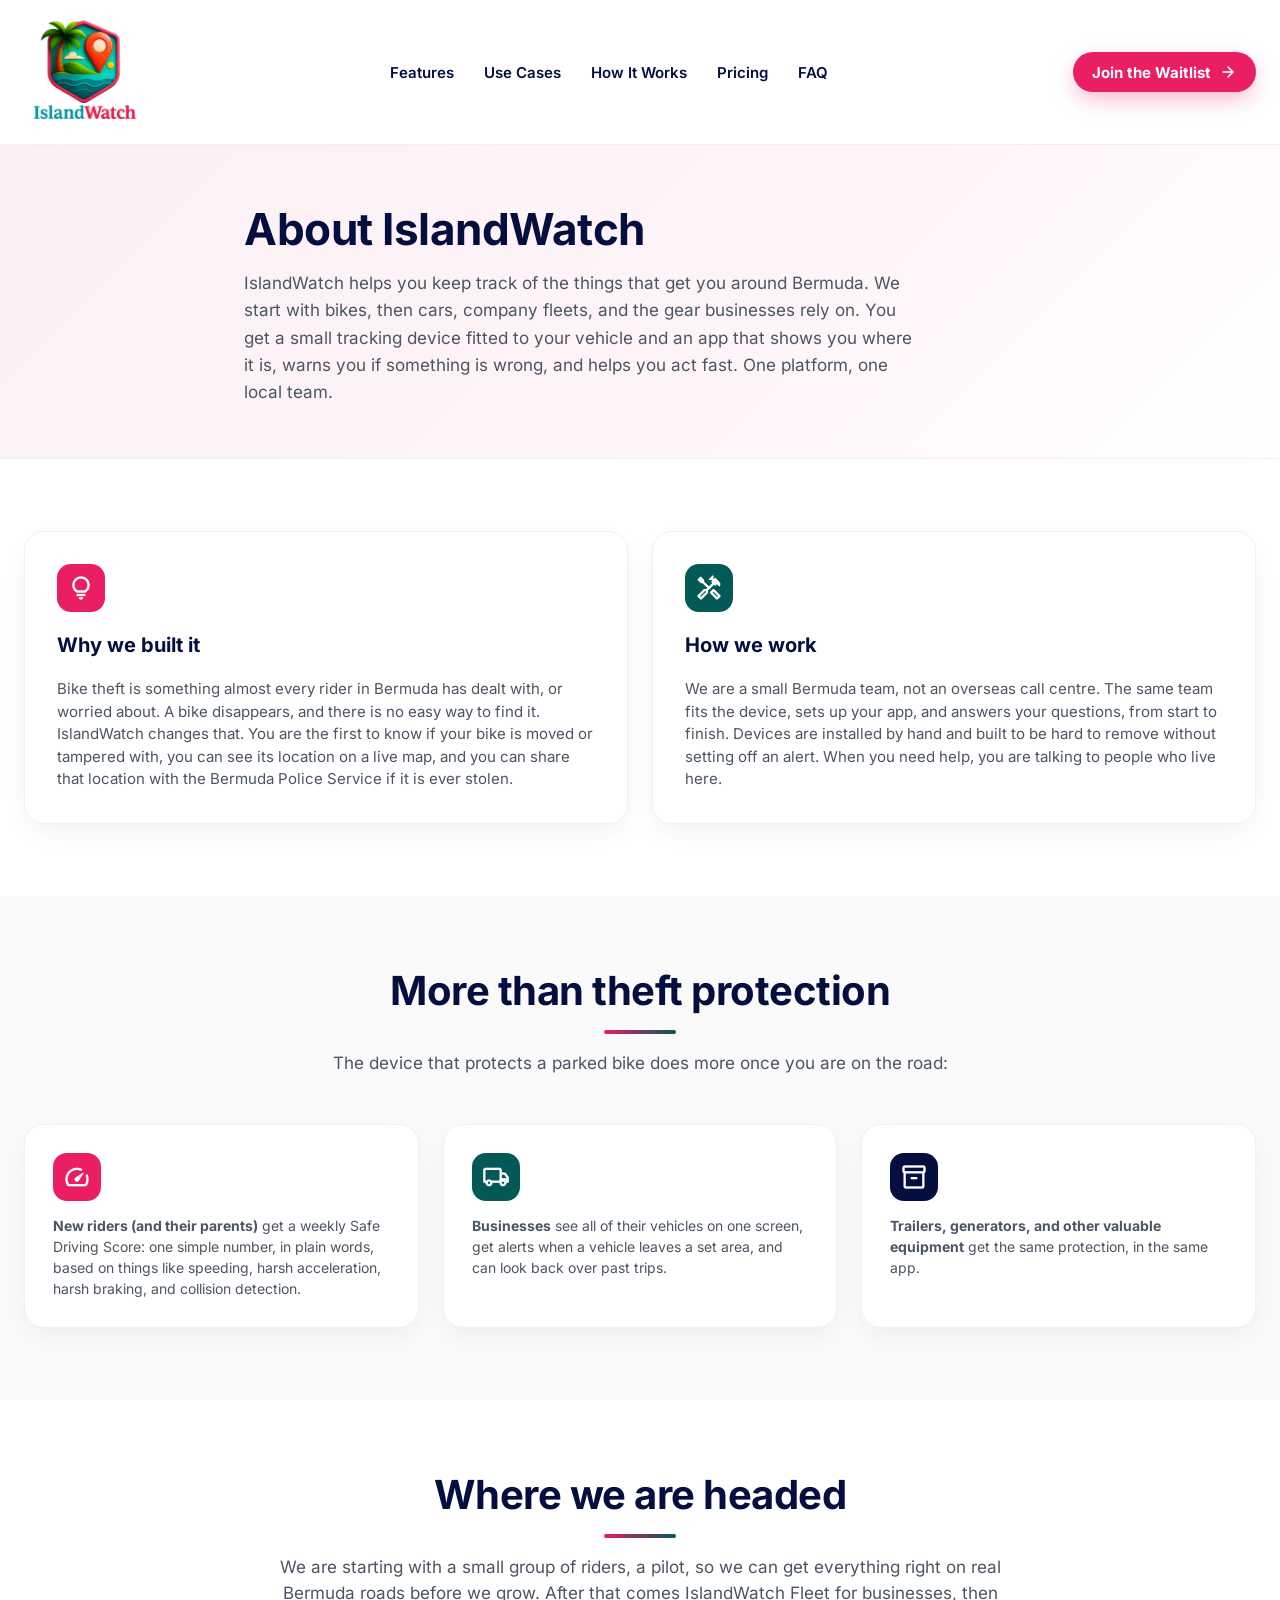
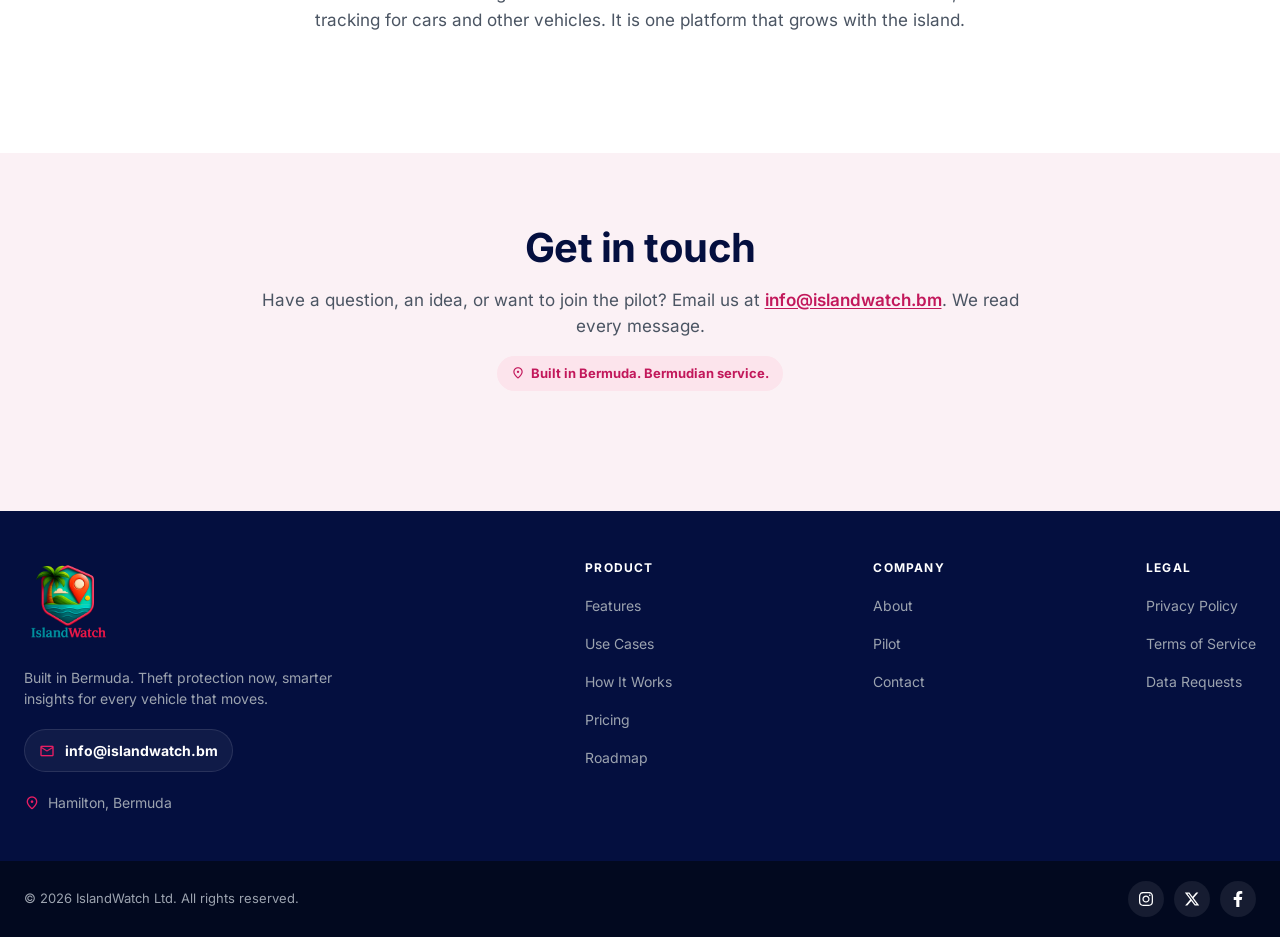
==== about.html @ 5f4fcb1a "Update IslandWatch site: new pages, assets, and refreshed content Adds about/data-requests pages, re" ====
<!DOCTYPE html>
<html lang="en">
<head>
  <meta charset="UTF-8" />
  <meta name="viewport" content="width=device-width, initial-scale=1.0" />
  <title>About IslandWatch | GPS Bike Tracking &amp; Theft Protection in Bermuda</title>
  <meta name="description" content="IslandWatch is a Bermuda-built service that tracks and protects your bike, car, or fleet, with live location, instant alerts, and a local install team." />
  <link rel="canonical" href="https://www.islandwatch.bm/about" />

  <!-- Open Graph / social -->
  <meta property="og:type" content="website" />
  <meta property="og:site_name" content="IslandWatch" />
  <meta property="og:title" content="About IslandWatch" />
  <meta property="og:description" content="IslandWatch is a Bermuda-built service that tracks and protects your bike, car, or fleet, with live location, instant alerts, and a local install team." />
  <meta property="og:url" content="https://www.islandwatch.bm/about" />
  <meta property="og:image" content="https://www.islandwatch.bm/images/og-card.jpg" />
  <meta property="og:image:width" content="1200" />
  <meta property="og:image:height" content="630" />
  <meta property="og:image:alt" content="IslandWatch — Protecting What Moves Bermuda" />
  <meta property="og:locale" content="en_US" />

  <meta name="twitter:card" content="summary_large_image" />
  <meta name="twitter:site" content="@IslandWatchBDA" />
  <meta name="twitter:title" content="About IslandWatch" />
  <meta name="twitter:description" content="IslandWatch is a Bermuda-built service that tracks and protects your bike, car, or fleet, with live location, instant alerts, and a local install team." />
  <meta name="twitter:image" content="https://www.islandwatch.bm/images/og-card.jpg" />

  <!-- Icons & PWA -->
  <link rel="icon" href="favicon.ico" sizes="any" />
  <link rel="icon" type="image/png" sizes="32x32" href="favicon-32x32.png" />
  <link rel="icon" type="image/png" sizes="16x16" href="favicon-16x16.png" />
  <link rel="apple-touch-icon" href="apple-touch-icon.png" />
  <link rel="manifest" href="site.webmanifest" />
  <meta name="theme-color" content="#E91E63" />

  <link rel="preload" href="fonts/ms-icons.woff2" as="font" type="font/woff2" crossorigin />
  <link rel="preload" href="fonts/inter-700.woff2" as="font" type="font/woff2" crossorigin />
  <link rel="preload" href="images/iw-logo.webp" as="image" />
  <link rel="stylesheet" href="css/styles.css?v=20260706b" />
</head>
<body>
  <a class="skip-link" href="#main">Skip to main content</a>

  <!-- ============ HEADER ============ -->
  <header class="site-header" id="top">
    <div class="container header-inner">
      <a class="logo" href="index.html#top" aria-label="IslandWatch home">
        <img src="images/iw-logo.webp" alt="IslandWatch" width="120" height="120" fetchpriority="high" decoding="async" />
      </a>

      <button class="nav-toggle" type="button" aria-expanded="false" aria-controls="header-menu" aria-label="Open menu">
        <span class="ms" aria-hidden="true">menu</span>
      </button>

      <div class="header-menu" id="header-menu">
        <nav class="primary-nav" aria-label="Primary">
          <ul>
            <li><a href="index.html#features">Features</a></li>
            <li><a href="index.html#use-cases">Use Cases</a></li>
            <li><a href="index.html#how-it-works">How It Works</a></li>
            <li><a href="index.html#pricing">Pricing</a></li>
            <li><a href="index.html#faq">FAQ</a></li>
          </ul>
        </nav>

        <div class="header-actions">
          <a class="btn btn-primary" href="index.html#waitlist">Join the Waitlist <span class="ms" aria-hidden="true">arrow_forward</span></a>
        </div>
      </div>
    </div>
  </header>

  <main id="main">

    <!-- ============ HERO ============ -->
    <section class="legal-hero">
      <div class="container legal-hero__inner">
        <h1 id="about-title">About IslandWatch</h1>
        <p class="legal-hero__lead">IslandWatch helps you keep track of the things that get you around Bermuda. We start with bikes, then cars, company fleets, and the gear businesses rely on. You get a small tracking device fitted to your vehicle and an app that shows you where it is, warns you if something is wrong, and helps you act fast. One platform, one local team.</p>
      </div>
    </section>

    <!-- ============ WHY / HOW (bento) ============ -->
    <section class="section" aria-label="Why we built it, and how we work">
      <div class="container grid grid-2">
        <article class="card card--num">
          <span class="icon-tile icon-tile--pink"><span class="ms" aria-hidden="true">lightbulb</span></span>
          <h2>Why we built it</h2>
          <p>Bike theft is something almost every rider in Bermuda has dealt with, or worried about. A bike disappears, and there is no easy way to find it. IslandWatch changes that. You are the first to know if your bike is moved or tampered with, you can see its location on a live map, and you can share that location with the Bermuda Police Service if it is ever stolen.</p>
        </article>
        <article class="card card--num">
          <span class="icon-tile icon-tile--teal"><span class="ms" aria-hidden="true">handyman</span></span>
          <h2>How we work</h2>
          <p>We are a small Bermuda team, not an overseas call centre. The same team fits the device, sets up your app, and answers your questions, from start to finish. Devices are installed by hand and built to be hard to remove without setting off an alert. When you need help, you are talking to people who live here.</p>
        </article>
      </div>
    </section>

    <!-- ============ MORE THAN THEFT PROTECTION ============ -->
    <section class="section section--alt" aria-labelledby="more-title">
      <div class="container section__head">
        <h2 id="more-title" class="section__title">More than theft protection</h2>
        <span class="grad-bar" aria-hidden="true"></span>
        <p class="section__sub">The device that protects a parked bike does more once you are on the road:</p>
      </div>
      <div class="container grid grid-3">
        <article class="card">
          <span class="icon-tile icon-tile--pink"><span class="ms" aria-hidden="true">speed</span></span>
          <p><strong>New riders (and their parents)</strong> get a weekly Safe Driving Score: one simple number, in plain words, based on things like speeding, harsh acceleration, harsh braking, and collision detection.</p>
        </article>
        <article class="card">
          <span class="icon-tile icon-tile--teal"><span class="ms" aria-hidden="true">local_shipping</span></span>
          <p><strong>Businesses</strong> see all of their vehicles on one screen, get alerts when a vehicle leaves a set area, and can look back over past trips.</p>
        </article>
        <article class="card">
          <span class="icon-tile icon-tile--navy"><span class="ms" aria-hidden="true">inventory_2</span></span>
          <p><strong>Trailers, generators, and other valuable equipment</strong> get the same protection, in the same app.</p>
        </article>
      </div>
    </section>

    <!-- ============ WHERE WE ARE HEADED ============ -->
    <section class="section" aria-labelledby="headed-title">
      <div class="container section__head">
        <h2 id="headed-title" class="section__title">Where we are headed</h2>
        <span class="grad-bar" aria-hidden="true"></span>
        <p class="section__sub">We are starting with a small group of riders, a pilot, so we can get everything right on real Bermuda roads before we grow. After that comes IslandWatch Fleet for businesses, then tracking for cars and other vehicles. It is one platform that grows with the island.</p>
      </div>
    </section>

    <!-- ============ GET IN TOUCH ============ -->
    <section class="section section--pinktint" aria-labelledby="touch-title">
      <div class="container section__head">
        <h2 id="touch-title" class="section__title">Get in touch</h2>
        <p class="section__sub">Have a question, an idea, or want to join the pilot? Email us at <a href="mailto:info@islandwatch.bm">info@islandwatch.bm</a>. We read every message.</p>
        <p class="eyebrow"><span class="ms" aria-hidden="true">location_on</span> Built in Bermuda. Bermudian service.</p>
      </div>
    </section>

  </main>

  <!-- ============ FOOTER ============ -->
  <footer class="site-footer" aria-labelledby="footer-heading">
    <h2 id="footer-heading" class="sr-only">Footer</h2>
    <div class="container footer-top">
      <div class="footer-brand">
        <a class="footer-logo" href="index.html#top" aria-label="IslandWatch home"><img src="images/iw-logo.webp" alt="" width="88" height="88" loading="lazy" decoding="async" /></a>
        <p>Built in Bermuda. Theft protection now, smarter insights for every vehicle that moves.</p>
        <a class="footer-pill" href="mailto:info@islandwatch.bm"><span class="ms" aria-hidden="true">mail</span> <span class="footer-pill__email">info@islandwatch.bm</span></a>
        <p class="footer-loc"><span class="ms" aria-hidden="true">location_on</span> Hamilton, Bermuda</p>
      </div>
      <nav class="footer-col" aria-label="Product">
        <h3>PRODUCT</h3>
        <ul>
          <li><a href="index.html#features">Features</a></li>
          <li><a href="index.html#use-cases">Use Cases</a></li>
          <li><a href="index.html#how-it-works">How It Works</a></li>
          <li><a href="index.html#pricing">Pricing</a></li>
          <li><a href="index.html#roadmap">Roadmap</a></li>
        </ul>
      </nav>
      <nav class="footer-col" aria-label="Company">
        <h3>COMPANY</h3>
        <ul>
          <li><a href="about.html" aria-current="page">About</a></li>
          <li><a href="index.html#roadmap">Pilot</a></li>
          <li><a href="index.html#waitlist">Contact</a></li>
        </ul>
      </nav>
      <nav class="footer-col" aria-label="Legal">
        <h3>LEGAL</h3>
        <ul>
          <li><a href="privacy-policy.html">Privacy Policy</a></li>
          <li><a href="terms-of-use.html">Terms of Service</a></li>
          <li><a href="data-requests.html">Data Requests</a></li>
        </ul>
      </nav>
    </div>
    <div class="footer-bottom">
      <div class="container footer-bottom__inner">
      <p>© 2026 IslandWatch Ltd. All rights reserved.</p>
      <ul class="socials">
        <li><a href="https://www.instagram.com/islandwatchbda/" target="_blank" rel="noopener" aria-label="IslandWatch on Instagram"><svg viewBox="0 0 448 512" width="16" height="16" aria-hidden="true" focusable="false"><path fill="currentColor" d="M224.1 141c-63.6 0-114.9 51.3-114.9 114.9s51.3 114.9 114.9 114.9S339 319.5 339 255.9 287.7 141 224.1 141zm0 189.6c-41.1 0-74.7-33.5-74.7-74.7s33.5-74.7 74.7-74.7 74.7 33.5 74.7 74.7-33.6 74.7-74.7 74.7zm146.4-194.3c0 14.9-12 26.8-26.8 26.8-14.9 0-26.8-12-26.8-26.8s12-26.8 26.8-26.8 26.8 12 26.8 26.8zm76.1 27.2c-1.7-35.9-9.9-67.7-36.2-93.9-26.2-26.2-58-34.4-93.9-36.2-37-2.1-147.9-2.1-184.9 0-35.8 1.7-67.6 9.9-93.9 36.1s-34.4 58-36.2 93.9c-2.1 37-2.1 147.9 0 184.9 1.7 35.9 9.9 67.7 36.2 93.9s58 34.4 93.9 36.2c37 2.1 147.9 2.1 184.9 0 35.9-1.7 67.7-9.9 93.9-36.2 26.2-26.2 34.4-58 36.2-93.9 2.1-37 2.1-147.8 0-184.8zM398.8 388c-7.8 19.6-22.9 34.7-42.6 42.6-29.5 11.7-99.5 9-132.1 9s-102.7 2.6-132.1-9c-19.6-7.8-34.7-22.9-42.6-42.6-11.7-29.5-9-99.5-9-132.1s-2.6-102.7 9-132.1c7.8-19.6 22.9-34.7 42.6-42.6 29.5-11.7 99.5-9 132.1-9s102.7-2.6 132.1 9c19.6 7.8 34.7 22.9 42.6 42.6 11.7 29.5 9 99.5 9 132.1s2.7 102.7-9 132.1z"/></svg></a></li>
        <li><a href="https://x.com/IslandWatchBDA" target="_blank" rel="noopener" aria-label="IslandWatch on X"><svg viewBox="0 0 512 512" width="16" height="16" aria-hidden="true" focusable="false"><path fill="currentColor" d="M389.2 48h70.6L305.6 224.2 487 464H345L233.7 318.6 106.5 464H35.8L200.7 275.5 26.8 48H172.4L272.9 180.9 389.2 48zM364.4 421.8h39.1L151.1 88h-42L364.4 421.8z"/></svg></a></li>
        <li><a href="https://www.facebook.com/people/Islandwatchbda/61590046666772/" target="_blank" rel="noopener" aria-label="IslandWatch on Facebook"><svg viewBox="0 0 320 512" width="16" height="16" aria-hidden="true" focusable="false"><path fill="currentColor" d="M279.14 288l14.22-92.66h-88.91v-60.13c0-25.35 12.42-50.06 52.24-50.06h40.42V6.26S260.43 0 225.36 0c-73.22 0-121.08 44.38-121.08 124.72v70.62H22.89V288h81.39v224h100.17V288z"/></svg></a></li>
      </ul>
      </div>
    </div>
  </footer>

  <script src="js/main.js?v=20260609"></script>
</body>
</html>
---- css/styles.css ----
/* ============================================================
   IslandWatch — homepage styles
   Faithful conversion of island-design.pen
   ============================================================ */

/* ---------- Fonts (self-hosted) ---------- */
@font-face { font-family:"Inter"; font-style:normal; font-weight:400; font-display:swap; src:url("../fonts/inter-400.woff2") format("woff2"); }
@font-face { font-family:"Inter"; font-style:normal; font-weight:500; font-display:swap; src:url("../fonts/inter-500.woff2") format("woff2"); }
@font-face { font-family:"Inter"; font-style:normal; font-weight:600; font-display:swap; src:url("../fonts/inter-600.woff2") format("woff2"); }
@font-face { font-family:"Inter"; font-style:normal; font-weight:700; font-display:swap; src:url("../fonts/inter-700.woff2") format("woff2"); }
@font-face { font-family:"Material Symbols Rounded"; font-style:normal; font-weight:100 700; font-display:block; src:url("../fonts/ms-icons.woff2") format("woff2"); }

/* ---------- Design tokens ---------- */
:root{
  --pink:#E91E63; --pink-dark:#C2185B; --pink-soft:#FCE4EC; --pink-tint:#FBF1F5; --pink-tint2:#FFF5F8;
  --navy:#040F3F; --ink:#0B1226;
  --body:#4B5563; --body-2:#374151; --muted:#9CA3AF; --muted-2:#94A3B8; --muted-3:#CBD5E1;
  --teal:#025956; --teal-2:#007b75; --green:#16A34A; --green-on-dark:#22C55E; --mint:#5EEAD4; --cyan:#0E7490;
  --bg:#FFFFFF; --bg-alt:#FAFAFA;
  --border:#E5E7EB; --border-soft:#EEF0F4; --border-pink:#F3E1E9;
  --radius:20px; --radius-lg:24px; --radius-sm:16px;
  --container:1296px; --pad:24px;
  --shadow-card:0 10px 30px -8px rgba(31,41,55,.09);
  --shadow-lg:0 18px 40px -10px rgba(31,41,55,.15);
  --shadow-pink:0 8px 24px -4px rgba(233,30,99,.4);
}

/* ---------- Reset / base ---------- */
*,*::before,*::after{box-sizing:border-box;}
html{scroll-behavior:smooth; overflow-anchor:none; overflow-x:clip;}
body{
  margin:0; font-family:"Inter",system-ui,-apple-system,Segoe UI,Roboto,sans-serif;
  color:var(--body); background:var(--bg); line-height:1.5;
  -webkit-font-smoothing:antialiased; text-rendering:optimizeLegibility;
  overflow-x:clip; /* backstop against horizontal scroll; clip preserves sticky header */
}
img{max-width:100%; height:auto; display:block;}
a{color:inherit; text-decoration:none;}
ul,ol{margin:0; padding:0; list-style:none;}
h1,h2,h3,p{margin:0;}
button{font-family:inherit;}

.container{width:100%; max-width:var(--container); margin-inline:auto; padding-inline:var(--pad);}

/* Material Symbols */
.ms{
  font-family:"Material Symbols Rounded"; font-weight:normal; font-style:normal;
  line-height:1; letter-spacing:normal; text-transform:none; white-space:nowrap;
  display:inline-flex; align-items:center; justify-content:center;
  width:1em; height:1em; overflow:hidden; flex:none; vertical-align:middle; direction:ltr;
  font-variation-settings:"opsz" 24,"wght" 400,"FILL" 0,"GRAD" 0;
  -webkit-font-feature-settings:"liga"; font-feature-settings:"liga";
}

/* ---------- Accessibility helpers ---------- */
.sr-only{
  position:absolute; width:1px; height:1px; padding:0; margin:-1px; overflow:hidden;
  clip:rect(0,0,0,0); white-space:nowrap; border:0;
}
.skip-link{
  position:absolute; left:16px; top:-60px; z-index:200;
  background:var(--navy); color:#fff; padding:12px 18px; border-radius:10px; font-weight:600;
  transition:top .2s ease;
}
.skip-link:focus{top:16px;}

:focus-visible{outline:3px solid var(--pink); outline-offset:2px; border-radius:4px;}
.btn:focus-visible,a:focus-visible{outline:3px solid var(--pink); outline-offset:3px;}
.section--dark :focus-visible,.hero :focus-visible{outline-color:#fff;}

/* ---------- Buttons ---------- */
.btn{
  --b:transparent;
  display:inline-flex; align-items:center; justify-content:center; gap:8px; line-height:1;
  padding:12px 22px; border-radius:999px; font-weight:700; font-size:15px;
  border:1.5px solid var(--b); cursor:pointer; background:transparent; color:var(--navy);
  transition:transform .18s ease, box-shadow .25s ease, background .2s ease, border-color .2s ease;
}
.btn .ms{font-size:18px;}
.btn .ms:last-child{transition:transform .2s ease;}
.btn:hover .ms:last-child{transform:translateX(3px);} /* nudge trailing arrow */
.btn:active{transform:translateY(0) scale(.99);}
.btn-lg{padding:16px 26px; font-size:16px;}
.btn-block{width:100%;}
.btn-primary{background:var(--pink); color:#fff; box-shadow:var(--shadow-pink);}
.btn-primary:hover{transform:translateY(-2px); background:#d81558; box-shadow:0 14px 30px -6px rgba(233,30,99,.55);}
.btn-ghost{background:#fff; --b:var(--border); color:var(--navy);}
.btn-ghost:hover{transform:translateY(-2px); --b:#cbd2db; box-shadow:0 10px 24px -10px rgba(15,23,42,.25);}
.btn-navy{background:var(--navy); color:#fff;}
.btn-navy:hover{transform:translateY(-2px); background:#06154f; box-shadow:0 14px 30px -8px rgba(4,15,63,.5);}
.btn-teal{background:var(--teal); color:#fff;}
.btn-teal:hover{transform:translateY(-2px); background:#02736e; box-shadow:0 14px 30px -8px rgba(2,89,86,.5);}
.btn-outline-teal{background:#fff; --b:var(--teal); color:var(--teal);}
.btn-outline-teal:hover{transform:translateY(-2px); background:#f0faf9; box-shadow:0 12px 26px -10px rgba(2,89,86,.4);}
.btn-glass{background:rgba(255,255,255,.12); color:#fff; --b:rgba(255,255,255,.7); backdrop-filter:blur(4px);}
.btn-glass:hover{transform:translateY(-2px); background:rgba(255,255,255,.22); box-shadow:0 12px 28px -8px rgba(0,0,0,.35);}

/* ---------- Pills / eyebrows ---------- */
.pill{
  display:inline-flex; align-items:center; gap:6px; align-self:flex-start;
  background:var(--pink-soft); color:var(--pink-dark);
  font-size:13px; font-weight:700; padding:8px 12px; border-radius:999px; max-width:100%;
}
.pill .ms{font-size:15px;}
.pill.sm{font-size:11px; padding:6px 10px;}
.pill--dark{background:rgba(10,20,40,.65); color:#fff; border:1px solid rgba(255,255,255,.2);}
.pill--green{background:#022D2C; color:var(--green-on-dark);}
.pill--green-soft{background:rgba(22,163,74,.12); color:#166534;}
.pill--teal-soft{background:rgba(2,89,86,.12); color:var(--teal);}
.pill--pink-soft{background:var(--pink-soft); color:var(--pink-dark);}
.pill--dark-green{background:#022D2C; color:var(--mint);}
.dot{width:8px; height:8px; border-radius:50%; background:var(--pink); flex:none;}
.dot--green{background:var(--green);}

.eyebrow{
  display:inline-flex; align-items:center; gap:6px;
  background:var(--pink-soft); color:var(--pink-dark);
  font-size:13px; font-weight:700; padding:8px 14px; border-radius:999px; width:max-content; margin-inline:auto;
}
.eyebrow .ms{font-size:14px;}
.eyebrow--on-dark{background:rgba(255,255,255,.08); color:#fff; border:1px solid rgba(255,255,255,.14);}
.eyebrow--on-dark .ms{color:var(--pink);}

/* Section label styled to match the "Before You Ask" heading (.bya-title):
   pink Material icon + bold navy text, no pill chip. Used in place of the
   small pink eyebrow/pill labels above each homepage section. */
.section-eyebrow{
  display:inline-flex; flex-wrap:wrap; align-items:center; justify-content:center; gap:10px;
  color:var(--navy); font-size:clamp(1.1rem, 5vw, 28px); font-weight:700; line-height:1.15; max-width:100%;
}
.section-eyebrow .ms{color:var(--pink); font-size:clamp(1.1rem, 4.7vw, 26px);}
.section-eyebrow--on-dark{color:#fff;}
.section-eyebrow--on-dark .ms{color:var(--pink);}

/* ---------- Section scaffolding ---------- */
.section{padding-block:72px;}
.section--alt{background:var(--bg-alt);}
.section--pinktint{background:var(--pink-tint);}
.section--pinktint2{background:var(--pink-tint2);}
.section--dark{background:var(--navy); color:#fff;}
.section--usecases{background:linear-gradient(135deg,#fff 0%,#FCEFF4 100%);}

/* ---------- Scroll reveal (added by JS; no-JS/reduced-motion = always visible) ---------- */
.reveal{opacity:0; transform:translateY(28px); transition:opacity .6s ease, transform .6s cubic-bezier(.22,.61,.36,1); will-change:opacity, transform;}
.reveal.is-visible{opacity:1; transform:none;}
/* Backstop for the legal pages: their body is ONE large <section> containing the
   "On this page" TOC + all copy. The reveal selector (main > section:not(.hero))
   does not exclude .legal-hero, so both legal sections get .reveal (opacity:0).
   When the tall hero pushes the body section below the fold at load, the
   synchronous in-view check fails and the IntersectionObserver never fires
   without a scroll into the (blank) region — leaving the TOC stuck invisible.
   Exempt the legal hero + body so they always paint, on every device. */
.legal-hero.reveal,
.legal-body.reveal{opacity:1; transform:none;}

.section__head{display:flex; flex-direction:column; align-items:center; text-align:center; gap:16px; max-width:860px; margin:0 auto 48px;}
.section__title{color:var(--navy); font-size:clamp(1.35rem, 5vw, 40px); font-weight:700; line-height:1.15; letter-spacing:-.5px; overflow-wrap:break-word;}
.section__title--on-dark{color:#fff;}
.section__title--left{text-align:left;}
.section__sub{color:var(--body); font-size:17px; line-height:1.55; max-width:760px;}
.section__sub--on-dark{color:var(--muted-3);}
.section__sub--left{text-align:left;}
.accent{color:var(--pink);}
/* Inline links inside a section subtitle (e.g. About "Get in touch" email):
   AA contrast + underline so they don't rely on the weak pink alone. */
.section__sub a:not(.btn){color:var(--pink-dark); text-decoration:underline; text-underline-offset:2px; font-weight:600;}
.grad-bar{width:72px; height:4px; border-radius:999px; background:linear-gradient(90deg,var(--pink),var(--teal)); align-self:center;}

/* ---------- Cards / grids ---------- */
.grid{display:grid; gap:24px;}
.grid-2{grid-template-columns:repeat(auto-fit, minmax(min(340px,100%),1fr));}
.grid-3{grid-template-columns:repeat(auto-fit, minmax(min(260px,100%),1fr));}
.grid-4{grid-template-columns:repeat(auto-fit, minmax(min(240px,100%),1fr));}

.card{
  background:#fff; border:1px solid var(--border-soft); border-radius:var(--radius);
  padding:28px; box-shadow:var(--shadow-card); display:flex; flex-direction:column; gap:14px;
}
.card h2,.card h3{color:var(--navy); font-size:18px; font-weight:700;}
.card h2{font-size:20px;}
.card p{color:var(--body); font-size:14px; line-height:1.5;}
.card--num{padding:32px; gap:18px;}
.card--num h3{font-size:22px;}
.card--num p{font-size:15px;}
.card--soft{border-color:var(--border-pink);}
.card__top{display:flex; align-items:center; justify-content:space-between;}
.card__num{font-size:44px; font-weight:700; color:var(--pink-dark); opacity:.14; line-height:1;}
.card__num--teal{color:var(--teal);}
.card__num--navy{color:var(--navy);}

.icon-tile{
  width:48px; height:48px; border-radius:14px; display:inline-flex; align-items:center; justify-content:center;
  color:#fff; flex:none;
}
.icon-tile .ms{font-size:28px;}
.icon-tile.sm{width:40px; height:40px; border-radius:12px;}
.icon-tile.sm .ms{font-size:22px;}
.icon-tile.round{border-radius:50%; width:56px; height:56px;}
.icon-tile.round .ms{font-size:30px;}
.icon-tile--pink{background:var(--pink);}
.icon-tile--teal{background:var(--teal);}
.icon-tile--teal2{background:var(--teal-2);}
.icon-tile--navy{background:var(--navy);}
.icon-tile--cyan{background:var(--cyan);}
.icon-tile--gradient{background:linear-gradient(135deg,var(--cyan),var(--teal));}
.icon-tile--pink-soft{background:var(--pink-soft); color:var(--pink);}

/* ---------- Header ---------- */
.site-header{position:sticky; top:0; z-index:100; background:#fff; border-bottom:1px solid var(--border-soft); transition:box-shadow .25s ease, background .25s ease;}
.header-inner{display:flex; align-items:center; justify-content:space-between; gap:24px; min-height:144px; transition:min-height .25s ease;}
/* Wrapper is transparent to layout on desktop (nav + actions act as direct
   flex children); on mobile it becomes the single dropdown panel. */
.header-menu{display:contents;}
.logo img{width:120px; height:120px; object-fit:contain; transition:width .25s ease, height .25s ease;}
/* Shrink-on-scroll */
.site-header.is-scrolled{box-shadow:0 6px 20px -10px rgba(15,23,42,.22);}
.site-header.is-scrolled .header-inner{min-height:76px;}
.site-header.is-scrolled .logo img{width:52px; height:52px;}
.primary-nav ul{display:flex; gap:30px;}
.primary-nav a{color:var(--navy); font-weight:600; font-size:15px; padding:6px 0; position:relative; white-space:nowrap;}
.primary-nav a:hover{color:var(--pink-dark);}
.header-actions{display:flex; align-items:center; gap:14px;}
.header-actions .btn{padding:10px 18px; font-size:15px; white-space:nowrap;}
.nav-toggle{
  display:none; background:#fff; border:1px solid var(--border); border-radius:12px;
  width:44px; height:44px; align-items:center; justify-content:center; color:var(--navy); cursor:pointer;
}
.nav-toggle .ms{font-size:26px;}

/* ---------- Hero ---------- */
.hero{position:relative; min-height:650px; color:#fff; overflow:hidden; background:var(--ink); padding-block:158px 56px;}
/* Taller than the hero so the JS parallax shift never reveals an edge. */
.hero__bg{position:absolute; left:0; right:0; top:-20%; height:140%; background:url("../images/hero-bg.webp?v=20260609") center 58% / cover no-repeat; will-change:transform;}
.hero__scrim{position:absolute; inset:0; background:linear-gradient(to top, rgba(3,8,26,.80) 0%, rgba(3,8,26,.58) 45%, rgba(3,8,26,.30) 72%, rgba(3,8,26,.08) 100%);}
.hero__wrap{position:relative; z-index:2;}
.hero__inner{width:100%; max-width:760px; min-width:0; display:flex; flex-direction:column; gap:18px;}
.hero__inner > *{min-width:0; max-width:100%;}
.hero .pill{align-self:flex-start; padding:10px 16px;}
.hero__title{font-size:clamp(1.5rem, 7vw, 56px); font-weight:700; line-height:1.07; overflow-wrap:break-word; text-shadow:0 2px 18px rgba(3,8,26,.55);}
.hero__sub{font-size:clamp(1rem, 1.6vw, 18px); line-height:1.5; color:#E2E8F0; width:100%; text-shadow:0 1px 12px rgba(3,8,26,.7);}
.hero__cta{display:flex; flex-wrap:wrap; gap:14px;}
.hero__cta .btn-primary{box-shadow:0 10px 28px -4px rgba(233,30,99,.5);}
.hero__cta .btn-glass.btn-lg{padding:15px 24px;}
.hero__badges{display:flex; flex-wrap:wrap; align-items:center; gap:12px; margin-top:8px;}
.store-badge{display:flex; flex-direction:column; background:#000; border:1px solid rgba(255,255,255,.25); border-radius:10px; padding:8px 14px; color:#fff;}
.store-badge:hover{background:#111;}
.store-badge__small{font-size:9px;}
.store-badge__big{font-size:15px; font-weight:700;}
.hero__avail{font-size:12px; color:#CBD5E1;}
.hero__contact{display:flex; flex-wrap:wrap; align-items:center; gap:14px; margin-top:6px; font-weight:700; font-size:14px;}
.hero__contact a{display:inline-flex; align-items:center; gap:6px;}
.hero__contact a:hover{color:var(--pink);}
.hero__contact .ms{font-size:16px;}
.hero__contact .sep{color:rgba(255,255,255,.4);}

/* ---------- Score block (features) ---------- */
.score-block{
  margin-top:56px; background:var(--navy); border-radius:var(--radius-lg);
  padding:56px; display:flex; gap:48px; align-items:center; justify-content:space-between; flex-wrap:wrap;
}
.score-block__copy{flex:0 1 480px; max-width:480px; display:flex; flex-direction:column; gap:16px; align-items:flex-start;}
.score-block__title{color:#fff; font-size:clamp(1.5rem, 4vw, 32px); font-weight:700; line-height:1.15;}
.score-block__desc{color:var(--muted-3); font-size:15px; line-height:1.5;}
.chips{display:flex; flex-wrap:wrap; gap:8px;}
.chips li{background:#111B3A; color:var(--muted-3); font-size:12px; font-weight:700; padding:8px 14px; border-radius:999px;}
.score-card{background:var(--ink); border-radius:var(--radius); padding:28px; width:380px; max-width:100%; display:flex; flex-direction:column; gap:14px;}
.score-card__row{display:flex; align-items:center; justify-content:space-between;}
.score-card__label{color:var(--muted); font-size:13px;}
.trend{display:inline-flex; align-items:center; gap:4px; background:#022D2C; color:var(--green-on-dark); font-size:12px; font-weight:700; padding:6px 8px; border-radius:999px;}
.trend .ms{font-size:14px;}
.score-card__big{display:flex; align-items:flex-end; gap:10px; color:#fff;}
.score-card__big strong{font-size:80px; font-weight:700; line-height:.9;}
.score-card__big span{color:var(--muted); font-size:18px;}
.score-card__note{color:var(--muted-3); font-size:14px;}
.bars{display:flex; align-items:flex-end; gap:6px; height:60px; margin-top:4px;}
.bars span{width:36px; flex:none; background:var(--green); border-radius:4px;}
.bars--mini{height:28px; gap:4px; width:auto;}
.bars--mini span{width:8px; flex:none; border-radius:2px;}

/* ---------- Use cases / tabs ---------- */
.tabs{display:flex; flex-wrap:wrap; gap:4px; background:#F3F4F6; padding:8px; border-radius:999px; width:max-content; max-width:100%; margin:0 auto 48px;}
.tab{display:inline-flex; align-items:center; gap:8px; padding:12px 18px; border:none; border-radius:999px; background:transparent; color:var(--body); font-weight:700; font-size:14px; cursor:pointer;}
.tab .ms{font-size:22px;}
.tab.is-active{background:var(--pink-dark); color:#fff;}
.tab-panel{
  display:flex; gap:56px; align-items:center; background:#fff; border:1px solid var(--border-soft);
  border-radius:var(--radius-lg); padding:48px; box-shadow:var(--shadow-lg);
}
.tab-panel[hidden]{display:none;}
.tab-panel__copy{flex:1 1 420px; display:flex; flex-direction:column; gap:16px; align-items:flex-start;}
.tab-panel__copy h3{color:var(--navy); font-size:clamp(1.6rem, 4.2vw, 36px); font-weight:700;}
.tab-panel__lead{color:var(--body); font-size:15px;}
.tab-panel__media{flex:1 1 480px; background:#fff; border-radius:20px; padding:22px; box-shadow:var(--shadow-lg);}
.tab-panel__media img{border-radius:12px; width:100%; display:block;}
/* Use-case shots: uniform fixed-height cover crop (matches the live site) so all
   4 panel images are the same size regardless of source aspect ratio. */
.tab-panel__media .uc-shot{height:300px; object-fit:cover; object-position:center;}
.tab-panel__media .uc-shot--portrait{object-position:center 28%;} /* phone-alert scene: frame the upper body */
.checklist{display:flex; flex-direction:column; gap:12px;}
.checklist li{display:flex; align-items:center; gap:10px; color:var(--body); font-size:14px;}
.checklist .check{background:#D6ECEA; color:var(--teal); width:20px; height:20px; border-radius:50%; font-size:14px; display:inline-flex; align-items:center; justify-content:center; flex:none;}
.checklist--teal .check{background:#D6ECEA; color:var(--teal);}

/* ---------- How it works ---------- */
.demo{position:relative; width:100%; max-width:880px; margin:0 auto 56px; aspect-ratio:16 / 9; border-radius:var(--radius); overflow:hidden; background:var(--ink);}
.demo__bg{position:absolute; inset:0; width:100%; height:100%; object-fit:cover; opacity:.65;}
.demo__badge{position:absolute; left:24px; top:24px; display:inline-flex; align-items:center; gap:6px; background:rgba(11,18,38,.85); color:#fff; font-size:12px; font-weight:700; padding:10px; border-radius:999px;}
.demo__badge .ms{font-size:14px;}
.demo__time{position:absolute; right:24px; bottom:24px; background:rgba(11,18,38,.85); color:#fff; font-size:11px; font-weight:700; padding:6px 8px; border-radius:6px;}
.demo__play{
  position:absolute; left:50%; top:50%; transform:translate(-50%,-50%);
  width:88px; height:88px; border-radius:50%; background:#fff; border:none; cursor:pointer;
  display:flex; align-items:center; justify-content:center; color:var(--pink);
  box-shadow:0 10px 40px rgba(0,0,0,.3); transition:transform .2s ease;
}
.demo__play .ms{font-size:48px;}
.demo__play:hover{transform:translate(-50%,-50%) scale(1.06);}
/* How-It-Works explainer video (replaces the old static demo placeholder) */
.demo-video{max-width:880px; margin:0 auto 56px;}
.demo-video__player{width:100%; aspect-ratio:16 / 9; display:block; border-radius:var(--radius); background:var(--ink); box-shadow:var(--shadow-lg);}
/* Logo placeholder — replaces the former demo video */
.demo-placeholder{display:grid; place-items:center; width:100%; aspect-ratio:16 / 9;
  border-radius:var(--radius); overflow:hidden; box-shadow:var(--shadow-lg);
  background:linear-gradient(180deg, #ffffff 0%, #eef1f8 100%); border:1px solid rgba(4,15,63,.06);}
.demo-placeholder__logo{width:min(52%, 320px); height:auto;
  filter:drop-shadow(0 18px 40px rgba(4,15,63,.18));}
/* Video popup — phone-device lightbox */
.video-modal{position:fixed; inset:0; z-index:1200; display:flex; align-items:center; justify-content:center; padding:28px; --bezel:13px;}
.video-modal[hidden]{display:none;}
/* Priming: rendered (so the <video> can buffer ahead of the click) but invisible
   and click-through. Lets playback start instantly when the modal is opened. */
.video-modal.is-priming{visibility:hidden; opacity:0; pointer-events:none;}
.video-modal__backdrop{position:absolute; inset:0;
  background:
    radial-gradient(78% 58% at 50% 6%, rgba(233,30,99,.22), transparent 60%),
    radial-gradient(68% 52% at 50% 100%, rgba(20,184,166,.16), transparent 62%),
    rgba(4,15,63,.9);
  -webkit-backdrop-filter:blur(9px); backdrop-filter:blur(9px); animation:vm-fade .25s ease;}
/* Width is computed from the definite height + bezel rather than shrink-wrapped
   from the screen's aspect-ratio. Safari/WebKit collapses fit-content containers
   that derive their width from a descendant's aspect-ratio, which left the player
   as a 0-width sliver (worked in Chrome, broke in Safari). */
.video-modal__dialog{position:relative; z-index:1; height:92vh; width:calc((92vh - 2 * var(--bezel)) * 1080 / 2520 + 2 * var(--bezel)); max-width:100%; animation:vm-pop .34s cubic-bezier(.2,.85,.25,1);}
/* Phone frame */
.device{position:relative; height:100%; width:100%; max-width:100%; padding:var(--bezel); border-radius:50px;
  background:linear-gradient(150deg,#28335a 0%,#0d1430 52%,#070b1b 100%);
  box-shadow:
    inset 0 0 0 1.5px rgba(255,255,255,.09),
    inset 0 2px 3px rgba(255,255,255,.10),
    0 45px 90px -25px rgba(0,0,0,.78),
    0 0 72px -12px rgba(233,30,99,.32);}
.device__screen{position:relative; height:100%; width:100%; aspect-ratio:1080 / 2520; max-width:100%; border-radius:38px; overflow:hidden; background:#000;
  box-shadow:inset 0 0 0 2px rgba(0,0,0,.55);}
.video-modal__player{display:block; height:100%; width:100%; object-fit:cover; border:0; cursor:pointer;}

/* ---- Custom video controls ----
   Native controls are disabled so the player looks identical on macOS Safari,
   iOS Safari, Chrome and everything else (their native controls differ a lot).
   Built to match the intended bottom-bar look. */
.vp{position:absolute; inset:0; pointer-events:none; color:#fff;}
.vp__bar{pointer-events:auto;}
/* full-width bottom bar */
.vp__bar{position:absolute; left:0; right:0; bottom:0; padding:6px 10px 9px;
  background:linear-gradient(to top, rgba(6,10,24,.82), rgba(6,10,24,.28) 72%, transparent);
  transition:opacity .2s ease, transform .2s ease;}
/* Auto-hide controls: shown while paused (or ended), and only on hover/focus
   while playing — so the bar gets out of the way during playback. */
.vp.is-playing .vp__bar{opacity:0; transform:translateY(8px); pointer-events:none;}
.device__screen:hover .vp.is-playing .vp__bar,
.vp.is-playing:focus-within .vp__bar{opacity:1; transform:none; pointer-events:auto;}
.vp__row{display:flex; align-items:center; gap:4px;}
.vp__btn{display:grid; place-items:center; width:34px; height:34px; padding:0; border:0;
  border-radius:50%; cursor:pointer; color:#fff; background:transparent; transition:background .15s ease;}
.vp__btn:hover{background:rgba(255,255,255,.18);}
.vp__btn:focus{outline:none;}
.vp__btn:focus-visible{outline:2px solid #fff; outline-offset:2px;}
.vp__btn svg{width:20px; height:20px;}
.vp__pp svg{width:18px; height:18px;}
.vp__sp{flex:1;}
.vp__time{font-variant-numeric:tabular-nums; font-size:12px; color:#fff; padding:0 4px; white-space:nowrap;}
/* 3-dot "more" menu */
.vp__more-wrap{position:relative; display:flex;}
.vp__menu{position:absolute; right:0; bottom:calc(100% + 8px); min-width:160px; padding:6px;
  background:rgba(12,18,38,.97); border-radius:10px; box-shadow:0 12px 32px rgba(0,0,0,.5);
  display:flex; flex-direction:column; gap:2px; z-index:3;}
.vp__menu[hidden]{display:none;}
.vp__menu-item{display:block; width:100%; box-sizing:border-box; text-align:left; padding:9px 11px; border:0;
  background:transparent; color:#fff; font:inherit; font-size:13px; line-height:1.2; border-radius:6px;
  cursor:pointer; text-decoration:none;}
.vp__menu-item[hidden]{display:none;}
.vp__menu-item:hover{background:rgba(255,255,255,.14);}
.vp__menu-item:focus{outline:none;}
.vp__menu-item:focus-visible{outline:2px solid #fff; outline-offset:-2px;}
/* icon swaps */
.vp__ic-pause,.vp__ic-muted{display:none;}
.vp.is-playing .vp__ic-play{display:none;}
.vp.is-playing .vp__ic-pause{display:block;}
.vp.is-muted .vp__ic-vol{display:none;}
.vp.is-muted .vp__ic-muted{display:block;}
/* seek/progress (white, matches target) */
.vp__seek{-webkit-appearance:none; appearance:none; display:block; width:100%; height:13px; margin:1px 0 0; background:transparent; cursor:pointer;}
.vp__seek::-webkit-slider-runnable-track{height:3px; border-radius:999px;
  background:linear-gradient(to right, #fff var(--vp-progress,0%), rgba(255,255,255,.32) var(--vp-progress,0%));}
.vp__seek::-webkit-slider-thumb{-webkit-appearance:none; appearance:none; margin-top:-4px; width:11px; height:11px; border-radius:50%; background:#fff; box-shadow:0 1px 3px rgba(0,0,0,.5);}
.vp__seek::-moz-range-track{height:3px; border-radius:999px; background:rgba(255,255,255,.32);}
.vp__seek::-moz-range-progress{height:3px; border-radius:999px; background:#fff;}
.vp__seek::-moz-range-thumb{width:11px; height:11px; border:0; border-radius:50%; background:#fff;}
.vp__seek:focus{outline:none;}
.vp__seek:focus-visible{outline:2px solid #fff; outline-offset:3px;}
/* buffering spinner */
.vp__spinner{position:absolute; top:50%; left:50%; width:44px; height:44px; margin:-22px 0 0 -22px;
  border-radius:50%; border:3px solid rgba(255,255,255,.25); border-top-color:#fff;
  animation:vp-spin .8s linear infinite; display:none;}
.vp.is-loading .vp__spinner{display:block;}
@keyframes vp-spin{to{transform:rotate(360deg);}}
@media (prefers-reduced-motion: reduce){.vp__spinner{animation-duration:1.8s;} .vp__bar{transition:opacity .2s ease;} .vp.is-playing .vp__bar{transform:none;}}
.device__btn{position:absolute; width:3px; border-radius:0 4px 4px 0; background:linear-gradient(#3a4470,#11172e);}
.device__btn--power{right:-3px; top:31%; height:86px; border-radius:4px 0 0 4px;}
.device__btn--vol{left:-3px; top:25%; height:130px;}
.video-modal__close{position:absolute; top:-18px; right:-18px; width:46px; height:46px; border-radius:50%; border:0; cursor:pointer; z-index:2;
  background:#fff; color:var(--navy); display:grid; place-items:center; box-shadow:0 10px 26px rgba(0,0,0,.4); transition:background .18s ease, transform .18s ease;}
.video-modal__x{width:22px; height:22px; display:block;}
.video-modal__close:hover,.video-modal__close:focus-visible{background:var(--pink); color:#fff; transform:rotate(90deg);}
.video-modal__close:focus,.video-modal__close:focus-visible{outline:none;}
@keyframes vm-fade{from{opacity:0;} to{opacity:1;}}
@keyframes vm-pop{from{opacity:0; transform:translateY(14px) scale(.95);} to{opacity:1; transform:none;}}
@media (prefers-reduced-motion: reduce){.video-modal__backdrop,.video-modal__dialog{animation:none;} .video-modal__close{transition:none;}}
@media (max-width:520px){
  .video-modal{--bezel:9px;} .device{border-radius:38px;} .device__screen{border-radius:30px;}
  .video-modal__close{top:8px; right:8px; width:40px; height:40px;}
  .video-modal__x{width:20px; height:20px;}
}
.demo-video__cap{margin-top:14px; text-align:center; color:var(--body); font-size:13px; line-height:1.5;}
.steps{display:flex; flex-wrap:wrap; justify-content:center; gap:16px;}
.step{flex:1 1 200px; max-width:340px; background:#fff; border:1px solid var(--border-soft); border-radius:var(--radius-sm); padding:24px; box-shadow:var(--shadow-card); display:flex; flex-direction:column; gap:14px;}
.step__top{display:flex; align-items:center; justify-content:space-between;}
.step__num{background:var(--pink-dark); color:#fff; font-size:12px; font-weight:700; padding:5px 9px; border-radius:8px;}
.step h3{color:var(--navy); font-size:16px; font-weight:700;}
.step p{color:var(--body); font-size:13px; line-height:1.5;}

/* ---------- Split sections (police / fleet) ---------- */
.split{display:flex; gap:80px; align-items:center; justify-content:space-between;}
.split__copy{flex:1 1 480px; display:flex; flex-direction:column; gap:20px; align-items:flex-start;}
.split__media{flex:1 1 440px; background:#fff; border-radius:20px; padding:22px; box-shadow:var(--shadow-lg);}
.split__media img{border-radius:12px; width:100%; display:block;}
.section--split .split__media{border-radius:24px;}
.section--split .split__copy{gap:24px;}
.timeline{display:flex; flex-direction:column; gap:18px; margin-top:4px;}
.timeline li{display:flex; gap:16px;}
.timeline h3{color:var(--navy); font-size:16px; font-weight:700;}
.timeline p{color:var(--body); font-size:13px; line-height:1.5;}

/* ---------- Fleet grid ---------- */
.fleet-grid{display:grid; grid-template-columns:1fr 1fr; gap:16px; margin-top:48px; align-items:stretch;}
.fleet-grid__col{display:flex; flex-direction:column; gap:16px;}
.fleet-grid__pair{display:grid; grid-template-columns:1fr 1fr; gap:16px;}
.card--feature{justify-content:flex-start;}
.card--row{flex-direction:row; align-items:center; justify-content:space-between; gap:20px;}
.card--row .inline{font-size:18px;}
.card__top .inline{margin:0;}
.card--row .card__top{justify-content:flex-start; gap:10px; margin-bottom:8px;}
.score-mini{display:flex; flex-direction:column; align-items:flex-end; gap:6px; flex:none;}
.score-mini strong{color:var(--teal); font-size:40px; font-weight:700; line-height:1;}
.score-mini span{color:var(--body); font-size:11px;}
.mini-map{position:relative; flex:1; min-height:130px; margin-top:12px; background:#0A1020; border:1px solid rgba(255,255,255,.08); border-radius:14px; overflow:hidden;}
.mini-map__tag{position:absolute; left:14px; top:14px; background:rgba(11,18,38,.85); color:#fff; font-size:10px; font-weight:700; padding:5px 9px; border-radius:999px; border:1px solid rgba(255,255,255,.12);}
.mini-map__ring{position:absolute; right:30px; top:20px; width:100px; height:100px; border:1.5px solid rgba(22,163,74,.5); border-radius:50%; box-shadow:0 0 60px 10px rgba(22,163,74,.25);}
.mini-map__pin{position:absolute; width:22px; height:22px; border-radius:50%; display:flex; align-items:center; justify-content:center; border:2px solid #fff; color:#fff;}
.mini-map__pin .ms{font-size:12px;}
.mini-map__pin--green{background:var(--green); right:62px; top:54px;}
.mini-map__pin--pink{background:var(--pink); left:90px; bottom:30px;}

/* ---------- Roadmap phases ---------- */
.phase{background:var(--ink); border:1px solid rgba(255,255,255,.08); border-radius:var(--radius); padding:32px; display:flex; flex-direction:column; gap:14px; align-items:flex-start;}
.phase h3{color:#fff; font-size:20px; font-weight:700;}
.phase p{color:var(--muted-2); font-size:14px; line-height:1.5;}
.phase__stage{font-size:12px; font-weight:700; letter-spacing:1.5px;}
.phase__stage--pilot{color:#F9A8C4;}
.phase__stage--next{color:var(--mint);}
.phase__stage--later{color:#7DD3FC;}

/* ---------- Before you ask ---------- */
.bya-title{display:flex; align-items:center; gap:10px; color:var(--navy); font-size:28px; font-weight:700; margin-bottom:24px;}
.bya-title .ms{color:var(--pink); font-size:26px;}

/* ---------- Pricing ---------- */
.pricing{display:grid; grid-template-columns:repeat(3,1fr); gap:24px; align-items:stretch;}
.price-card{position:relative; background:#fff; border:1px solid var(--border); border-radius:var(--radius-lg); padding:40px; display:flex; flex-direction:column; gap:18px; box-shadow:var(--shadow-card); transition:transform .2s ease, box-shadow .25s ease, border-color .25s ease;}
.price-card--pilot:hover{transform:translateY(-4px); border-color:var(--teal); box-shadow:0 0 0 1px var(--teal), 0 24px 60px -10px rgba(2,89,86,.26);}
.price-card--fleet:hover{transform:translateY(-4px); border-color:var(--teal); box-shadow:0 0 0 1px var(--teal), 0 24px 60px -10px rgba(2,89,86,.26);}
/* Personal — main commercial card, always emphasised so it anchors the row */
.price-card--personal{border-color:var(--pink); box-shadow:0 0 0 1px var(--pink), 0 24px 60px -10px rgba(233,30,99,.28);}
.price-card--personal:hover{transform:translateY(-4px); box-shadow:0 0 0 1px var(--pink), 0 28px 70px -10px rgba(233,30,99,.36);}
.ribbon{position:absolute; top:-15px; left:50%; transform:translateX(-50%); background:var(--pink); color:#fff; font-size:14px; font-weight:700; padding:7px 16px; border-radius:999px; box-shadow:0 4px 12px -2px rgba(233,30,99,.5); letter-spacing:.5px;}
.price-card__head{display:flex; align-items:center; justify-content:space-between;}
.price-card__tag{color:var(--pink-dark); font-size:12px; font-weight:700; letter-spacing:1.5px;}
.price-card__tag--teal{color:var(--teal);}
.price-card__lead{color:var(--body); font-size:15px;}
.price-card__pricing-label{color:var(--body); font-size:13px; font-weight:700; margin-bottom:-14px;}
.price-card__amount{color:var(--navy); font-size:40px; font-weight:700; line-height:1.1;}
.price-card__fine{color:var(--body); font-size:13px; line-height:1.5;}
.price-card__spots{display:flex; justify-content:space-between; font-size:13px; font-weight:700; color:var(--navy);}
.price-card__spots .accent{color:var(--pink-dark);}
.price-card hr{border:none; border-top:1px solid var(--border-soft); margin:2px 0;}
.price-card__inc{color:var(--navy); font-size:13px; font-weight:700;}
.price-card__name{color:var(--navy); font-size:22px; font-weight:700; line-height:1.1;}
.price-card__sub{color:var(--body); font-size:14px;}
.price-card__price{color:var(--navy); font-size:clamp(1.875rem, 8vw, 40px); font-weight:700; line-height:1.1;}
.price-card__per{color:var(--body); font-size:clamp(0.875rem, 3.2vw, 16px); font-weight:600;}
.price-card__setup{color:var(--body); font-size:13px; font-weight:600; margin-top:-12px;}
.price-card .btn{margin-top:auto;}

/* ---------- FAQ ---------- */
.faq{display:grid; grid-template-columns:380px 1fr; gap:40px; align-items:start;}
.faq__contact{background:#fff; border:1px solid var(--border-pink); border-radius:var(--radius); padding:32px; box-shadow:var(--shadow-lg); display:flex; flex-direction:column; gap:18px; align-items:flex-start;}
.faq__contact h3{color:var(--navy); font-size:24px; font-weight:700; line-height:1.2;}
.faq__contact p{color:var(--body); font-size:14px; line-height:1.55;}
.faq__email{color:var(--pink-dark); font-size:13px; font-weight:700;}
.faq__list{display:flex; flex-direction:column; gap:14px;}
.faq__item{background:#fff; border:1px solid var(--border-pink); border-radius:var(--radius-sm); box-shadow:var(--shadow-card); overflow:hidden;}
.faq__item[open]{border-left:4px solid var(--pink);}
.faq__item summary{
  list-style:none; cursor:pointer; display:flex; align-items:center; justify-content:space-between; gap:16px;
  padding:22px 26px; color:var(--navy); font-size:17px; font-weight:700;
}
.faq__item summary::-webkit-details-marker{display:none;}
.faq__icon{position:relative; flex:none; width:34px; height:34px; border-radius:50%; background:#F9EAF0;}
.faq__icon::before,.faq__icon::after{content:""; position:absolute; left:50%; top:50%; background:var(--pink); border-radius:2px; transform:translate(-50%,-50%);}
.faq__icon::before{width:14px; height:2px;}
.faq__icon::after{width:2px; height:14px; transition:transform .2s ease;}
.faq__item[open] .faq__icon{background:var(--pink);}
.faq__item[open] .faq__icon::before,.faq__item[open] .faq__icon::after{background:#fff;}
.faq__item[open] .faq__icon::after{transform:translate(-50%,-50%) scaleY(0);}
.faq__answer{padding:0 26px 22px;}
.faq__answer p{color:var(--body); font-size:14px; line-height:1.6;}
.faq__answer p + p{margin-top:10px;}

/* ---------- Waitlist forms ---------- */
.quick-actions{display:flex; gap:12px; justify-content:center;}
.forms{display:grid; grid-template-columns:1fr 1fr; gap:24px;}
.form-card{background:#fff; border:1px solid var(--border); border-radius:var(--radius-lg); padding:40px; display:flex; flex-direction:column; gap:14px; align-items:stretch;}
.form-card .pill{align-self:flex-start;}
.form-card h3{color:var(--navy); font-size:28px; font-weight:700;}
.form-card__sub{color:var(--body); font-size:14px;}
.field{display:flex; flex-direction:column; gap:6px; margin-top:6px;}
.field label{color:var(--navy); font-size:12px; font-weight:700;}
.field input,.field select{
  width:100%; height:46px; padding:0 14px; border:1px solid var(--border); border-radius:10px;
  background:var(--bg-alt); color:var(--body-2); font-size:14px; font-family:inherit;
}
.field input::placeholder{color:#9aa3b0;}
.field input:focus,.field select:focus{outline:2px solid var(--pink-dark); outline-offset:1px; border-color:var(--pink-dark); box-shadow:0 0 0 3px rgba(233,30,99,.15);}
.form-card .btn{margin-top:10px; align-self:flex-start; padding:16px 24px; gap:10px;}
.form-card__note{color:var(--body-2); font-size:12px;}

/* ---------- Footer ---------- */
.site-footer{background:#040F3F; color:#fff;}
.footer-top{display:flex; justify-content:space-between; gap:64px; padding-block:48px;}
.footer-brand{flex:0 0 360px; max-width:360px; display:flex; flex-direction:column; gap:20px; align-items:flex-start;}
.footer-brand img{width:88px; height:88px; object-fit:contain;}
.footer-brand p{color:var(--muted); font-size:14px; line-height:1.5;}
.footer-pill{display:inline-flex; align-items:center; gap:10px; background:rgba(255,255,255,.05); border:1px solid rgba(255,255,255,.1); border-radius:999px; padding:10px 14px; color:#fff; font-weight:700; font-size:14px;}
.footer-pill .ms{color:var(--pink); font-size:16px;}
.footer-loc{display:inline-flex; align-items:center; gap:8px; color:var(--muted); font-size:14px;}
.footer-loc .ms{color:var(--pink); font-size:16px;}
.footer-col h3{color:#fff; font-size:12px; font-weight:700; letter-spacing:1.2px; margin-bottom:16px;}
.footer-col li{margin-bottom:14px;}
.footer-col a{color:var(--muted); font-size:14px;}
.footer-col a:hover{color:#fff;}
.footer-bottom{background:#02091F;}
.footer-bottom__inner{display:flex; align-items:center; justify-content:space-between; gap:16px; padding-block:20px;}
.footer-bottom p{color:var(--muted); font-size:13px;}
.socials{display:flex; gap:10px;}
.socials a{width:36px; height:36px; border-radius:50%; background:rgba(255,255,255,.08); display:flex; align-items:center; justify-content:center; color:#fff;}
.socials a:hover{background:var(--pink);}

/* ---------- Responsive ---------- */
@media (max-width:1024px){
  .faq{grid-template-columns:1fr;}
  .footer-top{flex-wrap:wrap; gap:40px;}
  .hero{padding-block:80px 56px; min-height:0;}
}
/* Ease padding on the 3 pricing cards before they stack, so they don't cramp. */
@media (max-width:1080px){
  .price-card{padding:28px;}
}
/* Narrow viewports: hero text gets wide relative to the hero, so the left-biased
   darkening can't protect its right edge. Switch to a stronger bottom-up scrim
   (still softer than the original). Boundary at 1024px keeps text within the dark
   zone of the desktop gradient above it. */
@media (max-width:1024px){
  .hero__scrim{background:linear-gradient(to top, rgba(3,8,26,.82) 0%, rgba(3,8,26,.72) 48%, rgba(3,8,26,.58) 76%, rgba(3,8,26,.28) 100%);}
}
/* Header collapses to a hamburger up to 992px — between ~860 and 960 the full
   nav + both buttons can't fit and the text wraps, so switch earlier. The menu
   wrapper drops down as one panel: nav links first, action buttons below. */
@media (max-width:992px){
  .nav-toggle{display:flex;}
  .header-inner{min-height:96px;}
  .logo img{width:76px; height:76px;}
  .site-header.is-scrolled .header-inner{min-height:72px;}
  .header-menu{
    display:none; position:absolute; left:0; right:0; top:100%;
    flex-direction:column; gap:6px;
    background:#fff; border-bottom:1px solid var(--border-soft);
    box-shadow:var(--shadow-lg); padding:12px var(--pad) 18px;
  }
  .header-menu.is-open{display:flex;}
  .primary-nav ul{flex-direction:column; gap:4px;}
  .primary-nav a{display:block; padding:12px 4px;}
  .header-actions{flex-direction:column; align-items:stretch; gap:10px; margin-top:8px; width:100%;}
  .header-actions .btn{width:100%;}
}
@media (max-width:860px){
  .fleet-grid,.fleet-grid__pair,.pricing,.forms{grid-template-columns:1fr;}
  .split{flex-direction:column; align-items:stretch; gap:40px;}
  .section__title--left,.section__sub--left{text-align:left;}
  .tab-panel{flex-direction:column; align-items:stretch; gap:32px; padding:28px;}
  .tab-panel__media .uc-shot{height:220px;} /* shorter cover crop on mobile, like the live site */
  /* When these flip to a column, their row-oriented flex-basis (480px etc.)
     becomes a vertical basis and balloons the cards — reset to content height. */
  .tab-panel__copy,.tab-panel__media,
  .split__copy,.split__media{flex:0 1 auto;}
  .score-block{padding:32px; gap:32px; flex-direction:column; align-items:stretch;}
  .score-block__copy{flex:0 1 auto; max-width:none;}
  .score-card{width:100%;}
  .card--row{flex-direction:column; align-items:flex-start;}
  .score-mini{align-items:flex-start;}
  .footer-top{flex-direction:column; gap:36px;}
  .footer-brand{flex-basis:auto; max-width:none;}
  .footer-bottom__inner{flex-direction:column; align-items:flex-start; gap:16px;}
}
@media (max-width:860px){
  /* All 4 tabs only fit on one row above ~750px; below that the pill wraps into
     an awkward 2-row shape. Switch to a tidy 2×2 grid of rounded buttons in a
     rounded-rect (not full-pill) tray, capped so it stays a neat centred control. */
  .tabs{
    display:grid; grid-template-columns:1fr 1fr; gap:8px;
    width:100%; max-width:520px; padding:8px; border-radius:18px; margin:0 auto 32px;
    overflow:visible;
  }
  .tab{justify-content:center; text-align:center; border-radius:12px; padding:12px 10px; font-size:13px;}
  .tab .ms{font-size:20px;}
}
@media (max-width:380px){
  .tabs{grid-template-columns:1fr;} /* stack on very narrow screens */
}
@media (max-width:560px){
  .section{padding-block:48px;}
  .demo__play{width:56px; height:56px;} /* 88px is oversized on the small mobile video */
  .demo__play .ms{font-size:30px;}
  .score-card__big strong{font-size:60px;}
  .quick-actions{flex-wrap:wrap;}
  .hero__cta{flex-direction:column; align-items:stretch;}
  .hero__cta .btn{width:100%;}
  .hero__badges,.hero__contact{flex-wrap:wrap; row-gap:10px;}
  .bars span{flex:1; width:auto; min-width:0;} /* let score bars shrink instead of forcing page min-width */
}

/* ============================================================
   Legal pages (Privacy Policy / Terms of Service)
   Shared by privacy.html and terms.html.
   ============================================================ */
.legal-hero{background:linear-gradient(135deg,var(--pink-tint) 0%,var(--pink-tint2) 60%,#fff 100%); border-bottom:1px solid var(--border-soft);}
.legal-hero__inner{display:flex; flex-direction:column; align-items:flex-start; gap:16px; max-width:840px; padding-block:60px 52px;}
.legal-hero h1{color:var(--navy); font-size:clamp(1.8rem,5vw,44px); font-weight:700; line-height:1.12; letter-spacing:-.5px; overflow-wrap:break-word;}
.legal-hero__lead{color:var(--body); font-size:17px; line-height:1.6; max-width:680px;}
.legal-updated{display:inline-flex; align-items:center; gap:8px; color:var(--body-2); font-size:13px; font-weight:600; background:#fff; border:1px solid var(--border-soft); border-radius:999px; padding:8px 14px;}
.legal-updated .ms{color:var(--pink); font-size:16px;}

.legal-layout{display:grid; grid-template-columns:260px 1fr; gap:56px; align-items:start; padding-block:64px;}

/* Sticky table of contents */
.legal-toc{position:sticky; top:96px; align-self:start; background:#fff; border:1px solid var(--border-soft); border-radius:var(--radius-sm); padding:24px; box-shadow:var(--shadow-card);}
.legal-toc h2{color:var(--navy); font-size:12px; font-weight:700; letter-spacing:1.2px; text-transform:uppercase; margin-bottom:14px;}
.legal-toc ul{display:flex; flex-direction:column; gap:4px;}
.legal-toc a{display:block; color:var(--body); font-size:14px; line-height:1.4; padding:10px 12px; border-radius:8px; border-left:2px solid transparent;}
.legal-toc a:hover{color:var(--pink-dark); background:var(--pink-tint); border-left-color:var(--pink);}

/* Prose content — re-enables list markers that the global reset removes */
.legal-content{max-width:760px; min-width:0;}
.legal-content--solo{margin-inline:auto;} /* centered prose column when there's no TOC (e.g. About) */
.legal-section{scroll-margin-top:100px;}
.legal-section + .legal-section{margin-top:40px;}
.legal-content h2{color:var(--navy); font-size:clamp(1.3rem,3vw,26px); font-weight:700; line-height:1.2; letter-spacing:-.3px; margin-bottom:14px;}
.legal-content h3{color:var(--navy); font-size:17px; font-weight:700; margin:22px 0 8px;}
.legal-content p{color:var(--body); font-size:15px; line-height:1.7; margin-bottom:14px;}
.legal-content a:not(.btn){color:var(--pink-dark); font-weight:600; text-decoration:underline; text-underline-offset:2px;}
.legal-content a:not(.btn):hover{color:#A3154D;}
.legal-content ul,.legal-content ol{margin:0 0 16px; padding-left:24px;}
.legal-content li{color:var(--body); font-size:15px; line-height:1.7; margin-bottom:8px;}
.legal-content ul li{list-style:disc;}
.legal-content ol li{list-style:decimal;}
.legal-content strong{color:var(--body-2); font-weight:700;}

/* Callout box for the important disclaimers */
.legal-note{background:var(--pink-tint); border:1px solid var(--border-pink); border-left:4px solid var(--pink); border-radius:var(--radius-sm); padding:20px 24px; margin:20px 0;}
.legal-note p{margin:0; color:var(--body-2); font-size:14px; line-height:1.65;}
.legal-note strong{color:var(--navy);}

@media (max-width:860px){
  /* Hide the "On this page" TOC on mobile — it's a tall card that pushes the
     content down; the section headings remain reachable inline. The body
     <section> already provides top/bottom padding, so drop the redundant
     .legal-layout padding (was doubling up) and tighten the hero. */
  .legal-toc{display:none;}
  .legal-layout{grid-template-columns:1fr; gap:0; padding-block:0;}
  .legal-hero__inner{padding-block:40px 32px;}
}

/* ---------- Reduced motion ---------- */
@media (prefers-reduced-motion:reduce){
  html{scroll-behavior:auto;}
  *,*::before,*::after{animation-duration:.001ms!important; transition-duration:.001ms!important;}
}
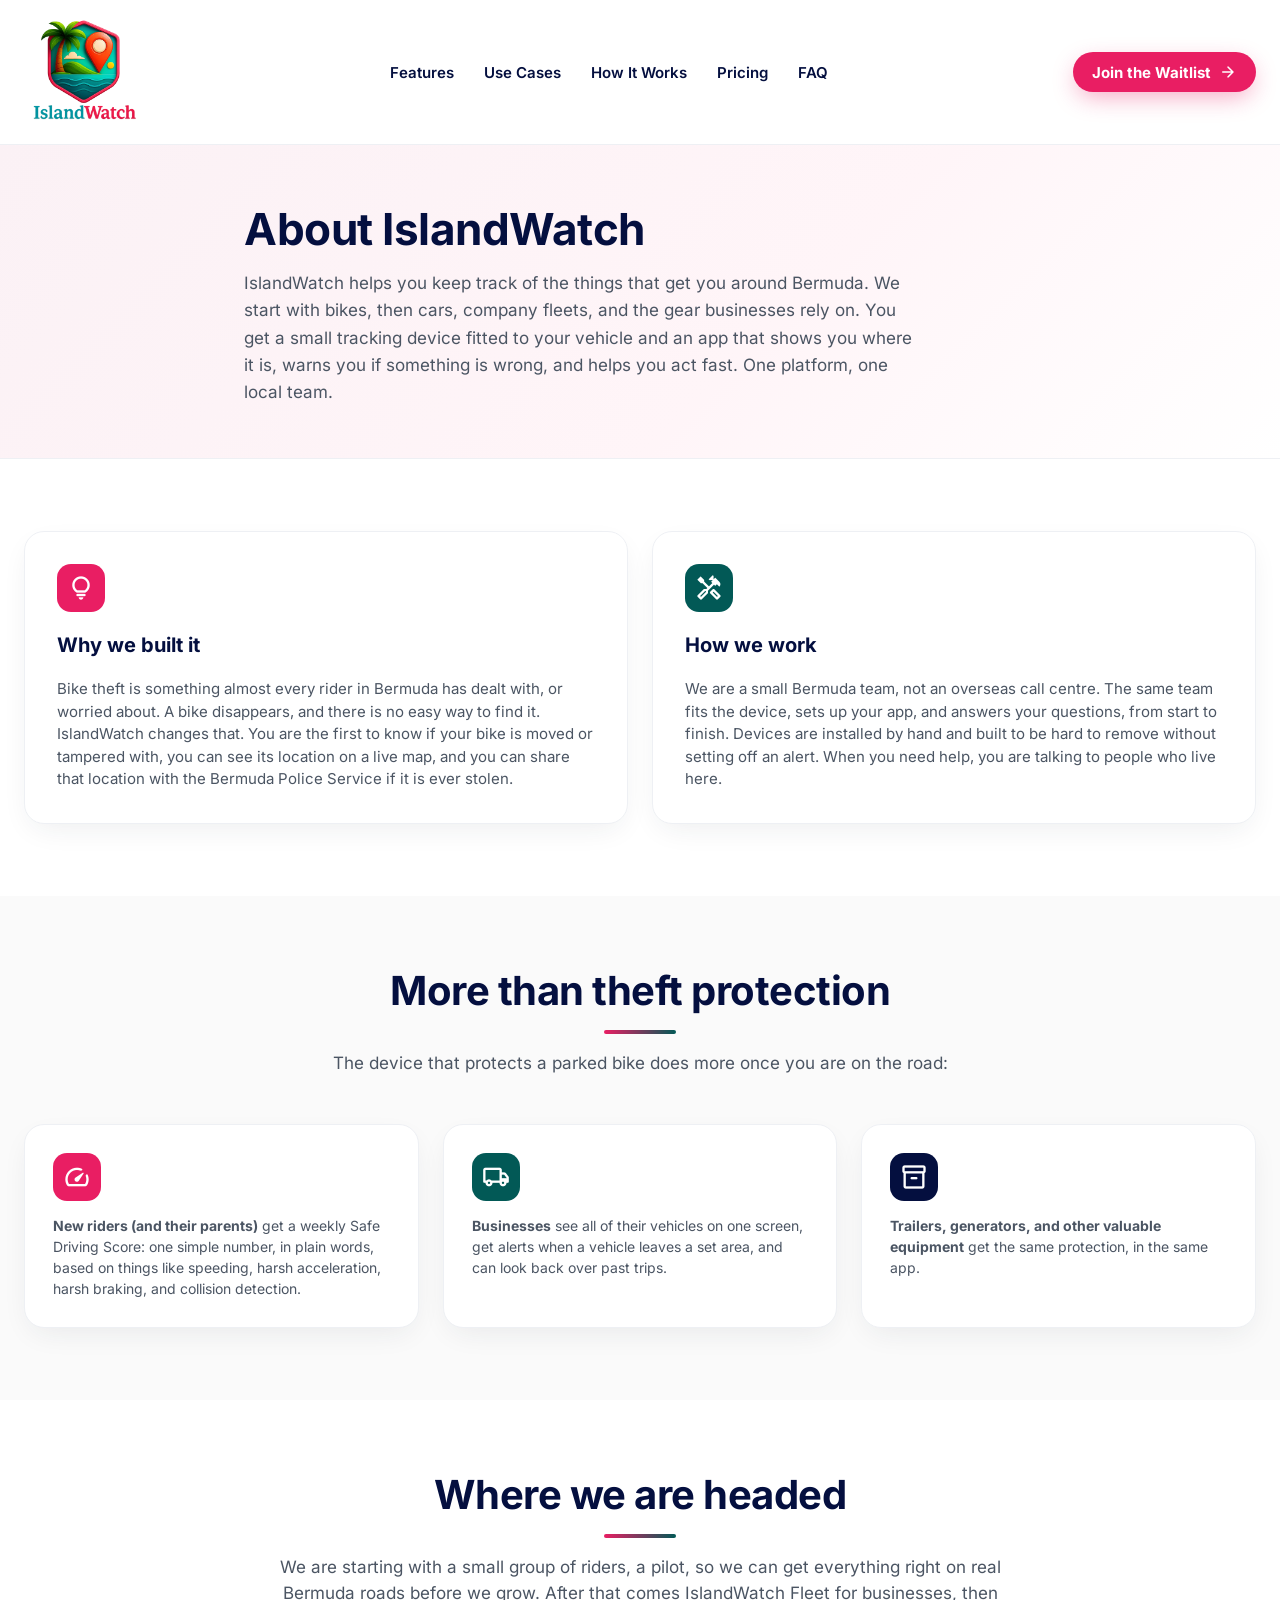
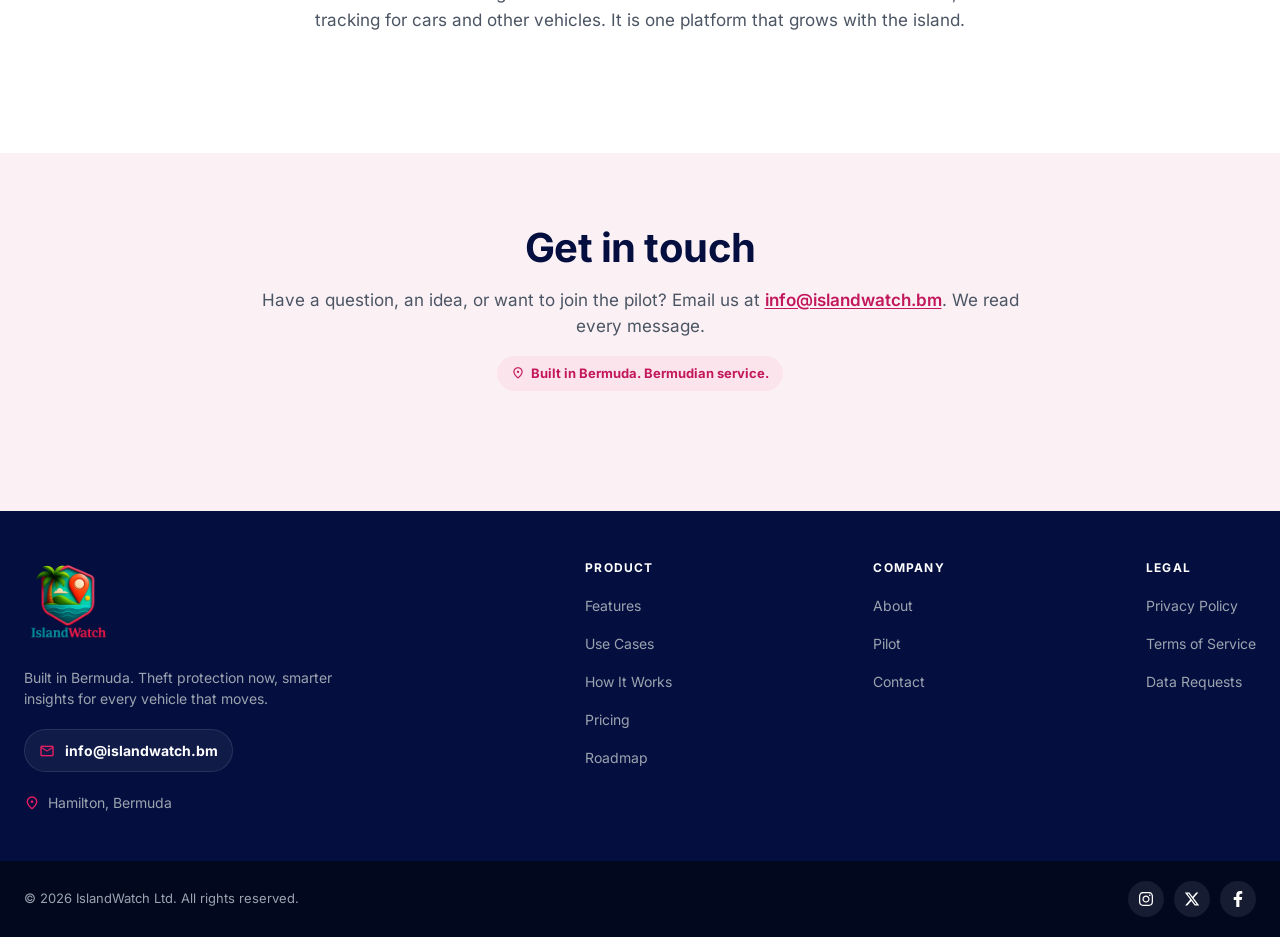
==== commit 3ad23932: "Apply island-updated-HTML (7 July 2026) snapshot Refreshes about, data-requests, index, privacy-poli" ====
--- a/about.html
+++ b/about.html
@@ -35,7 +35,7 @@
 
   <link rel="preload" href="fonts/ms-icons.woff2" as="font" type="font/woff2" crossorigin />
   <link rel="preload" href="fonts/inter-700.woff2" as="font" type="font/woff2" crossorigin />
-  <link rel="preload" href="images/iw-logo.webp" as="image" />
+  <link rel="preload" href="images/iw-logo.webp?v=20260707" as="image" />
   <link rel="stylesheet" href="css/styles.css?v=20260706b" />
 </head>
 <body>
@@ -45,7 +45,7 @@
   <header class="site-header" id="top">
     <div class="container header-inner">
       <a class="logo" href="index.html#top" aria-label="IslandWatch home">
-        <img src="images/iw-logo.webp" alt="IslandWatch" width="120" height="120" fetchpriority="high" decoding="async" />
+        <img src="images/iw-logo.webp?v=20260707" alt="IslandWatch" width="120" height="120" fetchpriority="high" decoding="async" />
       </a>
 
       <button class="nav-toggle" type="button" aria-expanded="false" aria-controls="header-menu" aria-label="Open menu">
@@ -144,7 +144,7 @@
     <h2 id="footer-heading" class="sr-only">Footer</h2>
     <div class="container footer-top">
       <div class="footer-brand">
-        <a class="footer-logo" href="index.html#top" aria-label="IslandWatch home"><img src="images/iw-logo.webp" alt="" width="88" height="88" loading="lazy" decoding="async" /></a>
+        <a class="footer-logo" href="index.html#top" aria-label="IslandWatch home"><img src="images/iw-logo.webp?v=20260707" alt="" width="88" height="88" loading="lazy" decoding="async" /></a>
         <p>Built in Bermuda. Theft protection now, smarter insights for every vehicle that moves.</p>
         <a class="footer-pill" href="mailto:info@islandwatch.bm"><span class="ms" aria-hidden="true">mail</span> <span class="footer-pill__email">info@islandwatch.bm</span></a>
         <p class="footer-loc"><span class="ms" aria-hidden="true">location_on</span> Hamilton, Bermuda</p>
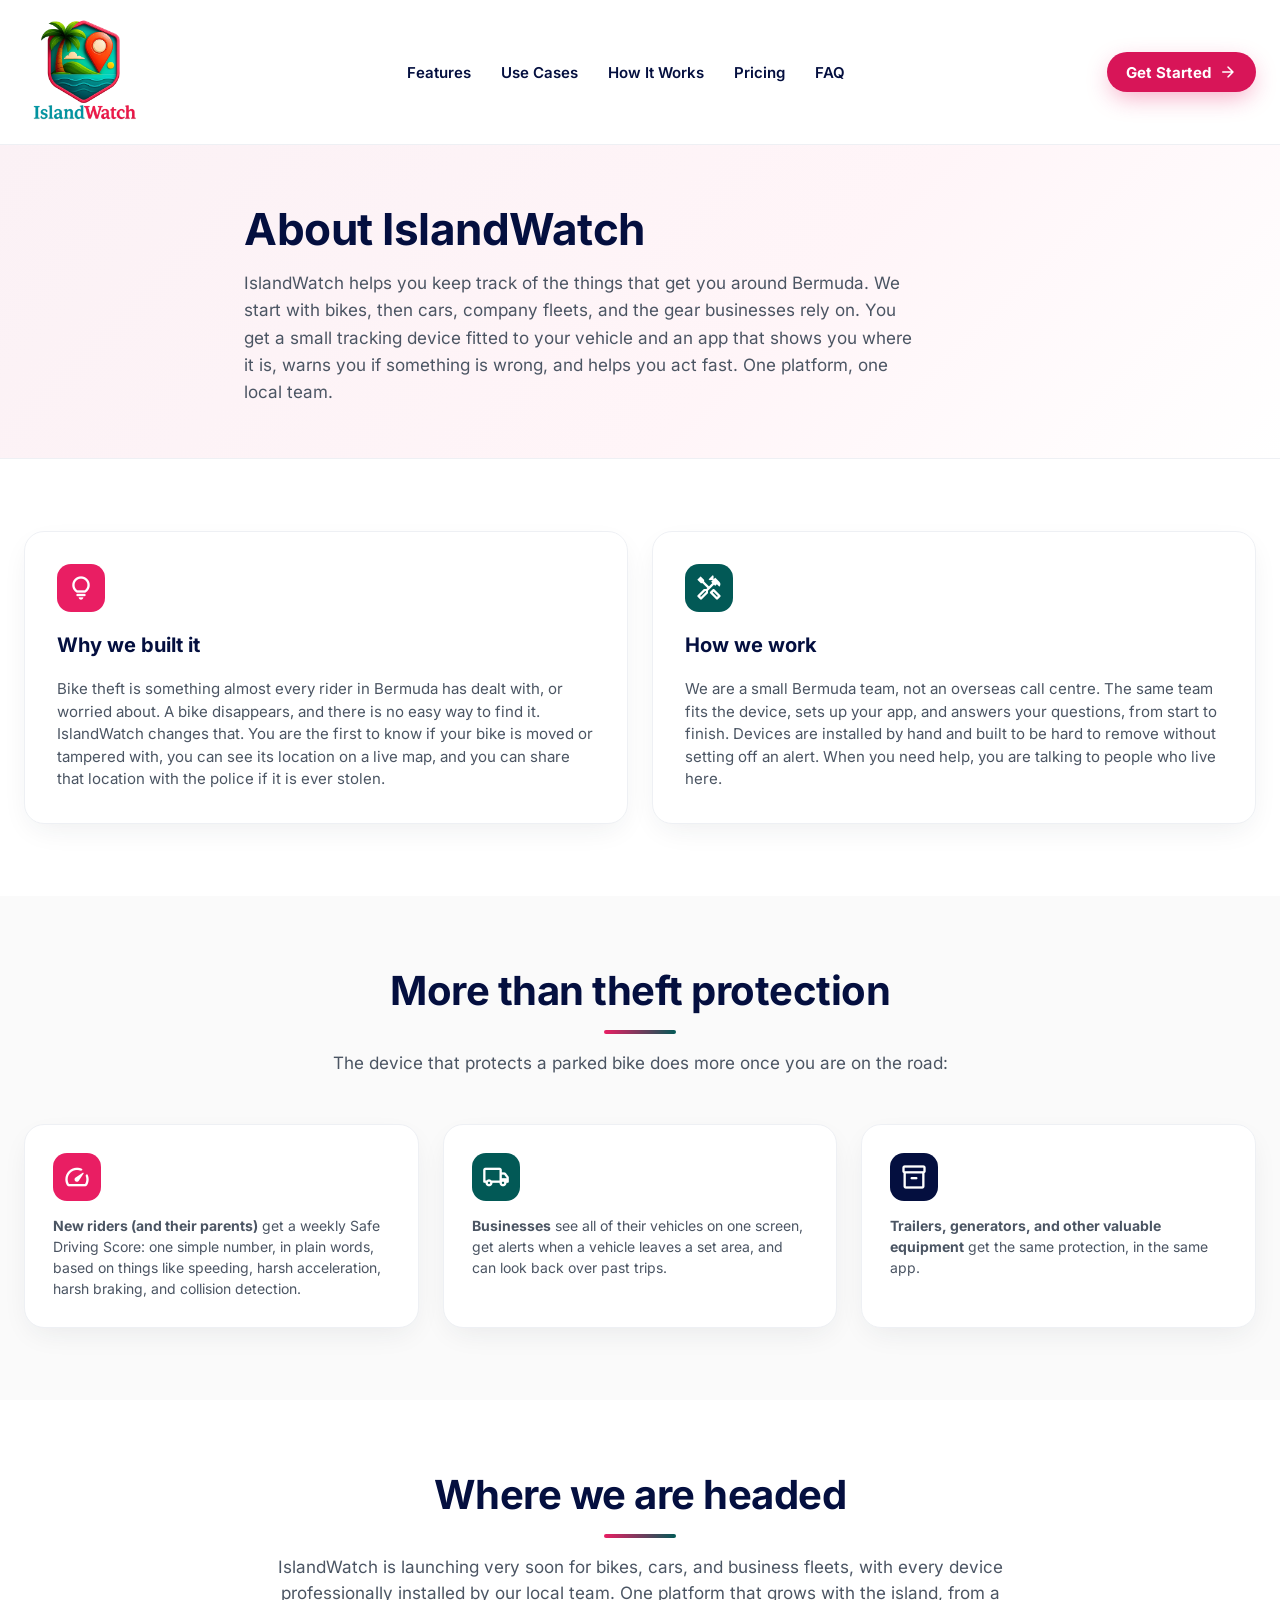
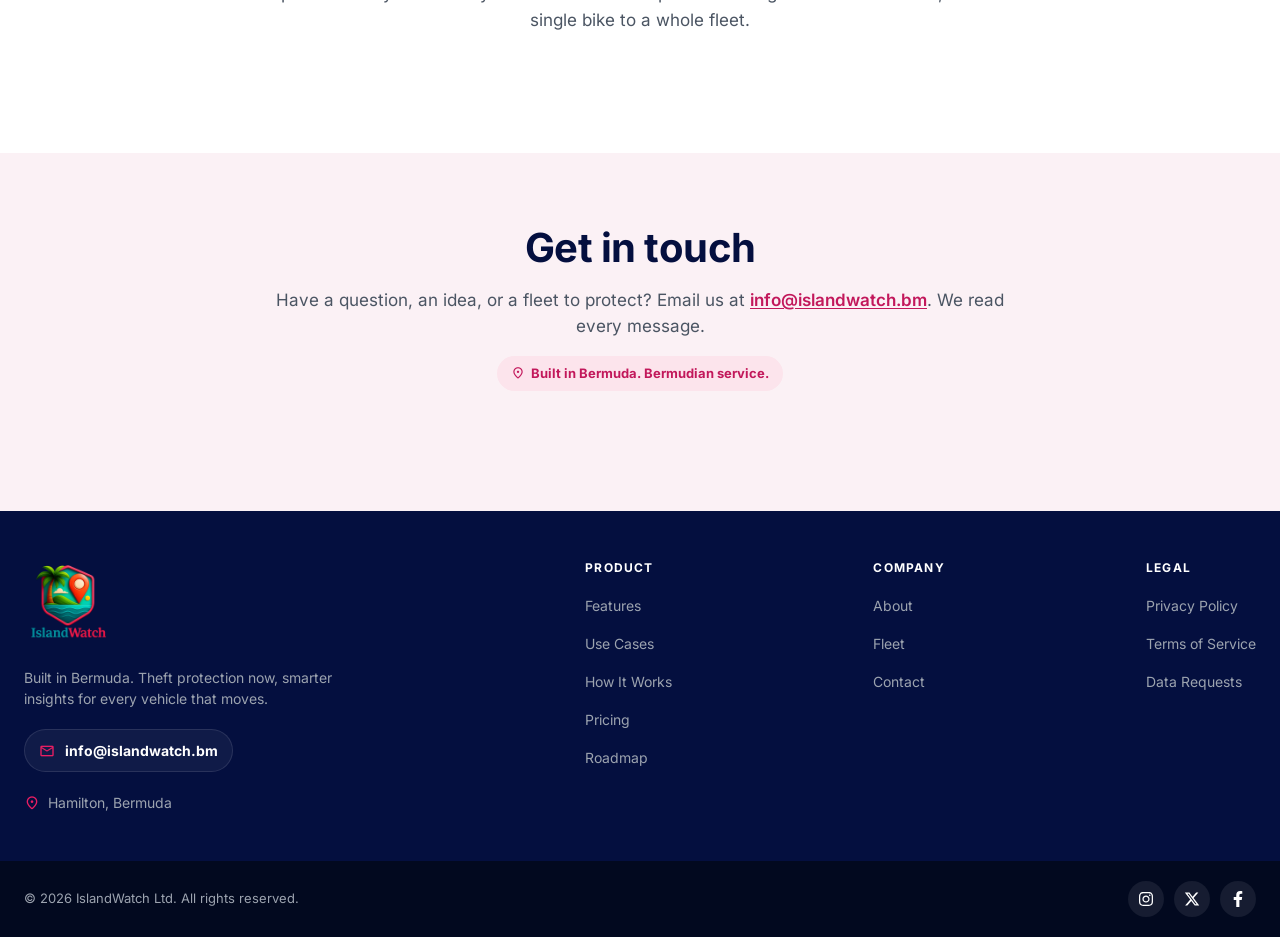
==== commit 989f1c10: "Website refresh: remove pilot, lead with Fleet and installs, wire explainer video slot - Remove pilo" ====
--- a/about.html
+++ b/about.html
@@ -4,14 +4,14 @@
   <meta charset="UTF-8" />
   <meta name="viewport" content="width=device-width, initial-scale=1.0" />
   <title>About IslandWatch | GPS Bike Tracking &amp; Theft Protection in Bermuda</title>
-  <meta name="description" content="IslandWatch is a Bermuda-built service that tracks and protects your bike, car, or fleet, with live location, instant alerts, and a local install team." />
+  <meta name="description" content="IslandWatch is a Bermuda-built service that tracks and protects your bike, car, or fleet, with live location, fast alerts, and a local install team." />
   <link rel="canonical" href="https://www.islandwatch.bm/about" />
 
   <!-- Open Graph / social -->
   <meta property="og:type" content="website" />
   <meta property="og:site_name" content="IslandWatch" />
   <meta property="og:title" content="About IslandWatch" />
-  <meta property="og:description" content="IslandWatch is a Bermuda-built service that tracks and protects your bike, car, or fleet, with live location, instant alerts, and a local install team." />
+  <meta property="og:description" content="IslandWatch is a Bermuda-built service that tracks and protects your bike, car, or fleet, with live location, fast alerts, and a local install team." />
   <meta property="og:url" content="https://www.islandwatch.bm/about" />
   <meta property="og:image" content="https://www.islandwatch.bm/images/og-card.jpg" />
   <meta property="og:image:width" content="1200" />
@@ -22,7 +22,7 @@
   <meta name="twitter:card" content="summary_large_image" />
   <meta name="twitter:site" content="@IslandWatchBDA" />
   <meta name="twitter:title" content="About IslandWatch" />
-  <meta name="twitter:description" content="IslandWatch is a Bermuda-built service that tracks and protects your bike, car, or fleet, with live location, instant alerts, and a local install team." />
+  <meta name="twitter:description" content="IslandWatch is a Bermuda-built service that tracks and protects your bike, car, or fleet, with live location, fast alerts, and a local install team." />
   <meta name="twitter:image" content="https://www.islandwatch.bm/images/og-card.jpg" />
 
   <!-- Icons & PWA -->
@@ -36,7 +36,7 @@
   <link rel="preload" href="fonts/ms-icons.woff2" as="font" type="font/woff2" crossorigin />
   <link rel="preload" href="fonts/inter-700.woff2" as="font" type="font/woff2" crossorigin />
   <link rel="preload" href="images/iw-logo.webp?v=20260707" as="image" />
-  <link rel="stylesheet" href="css/styles.css?v=20260706b" />
+  <link rel="stylesheet" href="css/styles.css?v=20261019a" />
 </head>
 <body>
   <a class="skip-link" href="#main">Skip to main content</a>
@@ -64,7 +64,7 @@
         </nav>
 
         <div class="header-actions">
-          <a class="btn btn-primary" href="index.html#waitlist">Join the Waitlist <span class="ms" aria-hidden="true">arrow_forward</span></a>
+          <a class="btn btn-primary" href="index.html#get-started">Get Started <span class="ms" aria-hidden="true">arrow_forward</span></a>
         </div>
       </div>
     </div>
@@ -86,7 +86,7 @@
         <article class="card card--num">
           <span class="icon-tile icon-tile--pink"><span class="ms" aria-hidden="true">lightbulb</span></span>
           <h2>Why we built it</h2>
-          <p>Bike theft is something almost every rider in Bermuda has dealt with, or worried about. A bike disappears, and there is no easy way to find it. IslandWatch changes that. You are the first to know if your bike is moved or tampered with, you can see its location on a live map, and you can share that location with the Bermuda Police Service if it is ever stolen.</p>
+          <p>Bike theft is something almost every rider in Bermuda has dealt with, or worried about. A bike disappears, and there is no easy way to find it. IslandWatch changes that. You are the first to know if your bike is moved or tampered with, you can see its location on a live map, and you can share that location with the police if it is ever stolen.</p>
         </article>
         <article class="card card--num">
           <span class="icon-tile icon-tile--teal"><span class="ms" aria-hidden="true">handyman</span></span>
@@ -124,7 +124,7 @@
       <div class="container section__head">
         <h2 id="headed-title" class="section__title">Where we are headed</h2>
         <span class="grad-bar" aria-hidden="true"></span>
-        <p class="section__sub">We are starting with a small group of riders, a pilot, so we can get everything right on real Bermuda roads before we grow. After that comes IslandWatch Fleet for businesses, then tracking for cars and other vehicles. It is one platform that grows with the island.</p>
+        <p class="section__sub">IslandWatch is launching very soon for bikes, cars, and business fleets, with every device professionally installed by our local team. One platform that grows with the island, from a single bike to a whole fleet.</p>
       </div>
     </section>
 
@@ -132,7 +132,7 @@
     <section class="section section--pinktint" aria-labelledby="touch-title">
       <div class="container section__head">
         <h2 id="touch-title" class="section__title">Get in touch</h2>
-        <p class="section__sub">Have a question, an idea, or want to join the pilot? Email us at <a href="mailto:info@islandwatch.bm">info@islandwatch.bm</a>. We read every message.</p>
+        <p class="section__sub">Have a question, an idea, or a fleet to protect? Email us at <a href="mailto:info@islandwatch.bm">info@islandwatch.bm</a>. We read every message.</p>
         <p class="eyebrow"><span class="ms" aria-hidden="true">location_on</span> Built in Bermuda. Bermudian service.</p>
       </div>
     </section>
@@ -163,8 +163,8 @@
         <h3>COMPANY</h3>
         <ul>
           <li><a href="about.html" aria-current="page">About</a></li>
-          <li><a href="index.html#roadmap">Pilot</a></li>
-          <li><a href="index.html#waitlist">Contact</a></li>
+          <li><a href="index.html#fleet">Fleet</a></li>
+          <li><a href="index.html#get-started">Contact</a></li>
         </ul>
       </nav>
       <nav class="footer-col" aria-label="Legal">
--- a/css/styles.css
+++ b/css/styles.css
@@ -82,8 +82,8 @@
 .btn:active{transform:translateY(0) scale(.99);}
 .btn-lg{padding:16px 26px; font-size:16px;}
 .btn-block{width:100%;}
-.btn-primary{background:var(--pink); color:#fff; box-shadow:var(--shadow-pink);}
-.btn-primary:hover{transform:translateY(-2px); background:#d81558; box-shadow:0 14px 30px -6px rgba(233,30,99,.55);}
+.btn-primary{background:#d81558; color:#fff; box-shadow:var(--shadow-pink);}
+.btn-primary:hover{transform:translateY(-2px); background:var(--pink-dark); box-shadow:0 14px 30px -6px rgba(233,30,99,.55);}
 .btn-ghost{background:#fff; --b:var(--border); color:var(--navy);}
 .btn-ghost:hover{transform:translateY(-2px); --b:#cbd2db; box-shadow:0 10px 24px -10px rgba(15,23,42,.25);}
 .btn-navy{background:var(--navy); color:#fff;}
@@ -230,7 +230,7 @@
 /* ---------- Hero ---------- */
 .hero{position:relative; min-height:650px; color:#fff; overflow:hidden; background:var(--ink); padding-block:158px 56px;}
 /* Taller than the hero so the JS parallax shift never reveals an edge. */
-.hero__bg{position:absolute; left:0; right:0; top:-20%; height:140%; background:url("../images/hero-bg.webp?v=20260609") center 58% / cover no-repeat; will-change:transform;}
+.hero__bg{position:absolute; left:0; right:0; top:-20%; height:140%; background:url("../images/hero-bg.webp?v=20260609") center 90% / cover no-repeat; will-change:transform;}
 .hero__scrim{position:absolute; inset:0; background:linear-gradient(to top, rgba(3,8,26,.80) 0%, rgba(3,8,26,.58) 45%, rgba(3,8,26,.30) 72%, rgba(3,8,26,.08) 100%);}
 .hero__wrap{position:relative; z-index:2;}
 .hero__inner{width:100%; max-width:760px; min-width:0; display:flex; flex-direction:column; gap:18px;}
@@ -244,6 +244,8 @@
 .hero__badges{display:flex; flex-wrap:wrap; align-items:center; gap:12px; margin-top:8px;}
 .store-badge{display:flex; flex-direction:column; background:#000; border:1px solid rgba(255,255,255,.25); border-radius:10px; padding:8px 14px; color:#fff;}
 .store-badge:hover{background:#111;}
+.store-badge--soon{opacity:.55; cursor:default;}
+.store-badge--soon:hover{background:#000;}
 .store-badge__small{font-size:9px;}
 .store-badge__big{font-size:15px; font-weight:700;}
 .hero__avail{font-size:12px; color:#CBD5E1;}
@@ -255,10 +257,9 @@
 
 /* ---------- Score block (features) ---------- */
 .score-block{
-  margin-top:56px; background:var(--navy); border-radius:var(--radius-lg);
-  padding:56px; display:flex; gap:48px; align-items:center; justify-content:space-between; flex-wrap:wrap;
-}
-.score-block__copy{flex:0 1 480px; max-width:480px; display:flex; flex-direction:column; gap:16px; align-items:flex-start;}
+  margin-top:56px; background:var(--navy); border-radius:var(--radius-lg); padding:56px; display:flex; gap:30px; align-items:center; justify-content:space-between; flex-wrap:wrap; max-width:900px; margin-left:auto; margin-right:auto;
+}
+.score-block__copy{flex:0 1 430px; max-width:480px; display:flex; flex-direction:column; gap:16px; align-items:flex-start;}
 .score-block__title{color:#fff; font-size:clamp(1.5rem, 4vw, 32px); font-weight:700; line-height:1.15;}
 .score-block__desc{color:var(--muted-3); font-size:15px; line-height:1.5;}
 .chips{display:flex; flex-wrap:wrap; gap:8px;}
@@ -276,6 +277,146 @@
 .bars span{width:36px; flex:none; background:var(--green); border-radius:4px;}
 .bars--mini{height:28px; gap:4px; width:auto;}
 .bars--mini span{width:8px; flex:none; border-radius:2px;}
+
+/* ---------- Safe Driving Score carousel ---------- */
+
+.score-carousel{
+  flex:0 1 170px;
+  width:170px;
+  max-width:100%;
+  min-width:0;
+  margin-left:auto;
+}
+
+.score-carousel__viewport{
+  position:relative;
+  width:100%;
+  overflow:hidden;
+  border-radius:28px;
+  background:var(--ink);
+  box-shadow:
+    0 24px 55px -18px rgba(0,0,0,.65),
+    0 0 0 1px rgba(255,255,255,.08);
+}
+
+.score-carousel__track{
+  display:flex;
+  width:100%;
+  transform:translateX(0);
+  transition:transform .55s cubic-bezier(.22,.61,.36,1);
+  will-change:transform;
+}
+
+.score-carousel__slide{
+  flex:0 0 100%;
+  width:100%;
+  min-width:100%;
+  display:flex;
+  align-items:center;
+  justify-content:center;
+}
+
+.score-carousel__slide img{
+  display:block;
+  width:100%;
+  height:auto;
+  max-width:100%;
+  object-fit:contain;
+  user-select:none;
+  -webkit-user-drag:none;
+}
+
+/* Carousel navigation dots */
+.score-carousel__dots{
+  display:flex;
+  align-items:center;
+  justify-content:center;
+  gap:8px;
+  margin-top:18px;
+}
+
+.score-carousel__dot{
+  appearance:none;
+  -webkit-appearance:none;
+  width:10px;
+  height:10px;
+  padding:0;
+  border:0;
+  border-radius:999px;
+  background:rgba(255,255,255,.32);
+  cursor:pointer;
+  transition:
+    width .25s ease,
+    background .25s ease,
+    transform .2s ease;
+}
+
+.score-carousel__dot:hover{
+  background:rgba(255,255,255,.65);
+  transform:scale(1.1);
+}
+
+.score-carousel__dot.is-active{
+  width:28px;
+  background:var(--pink);
+}
+
+.score-carousel__dot:focus-visible{
+  outline:2px solid #fff;
+  outline-offset:4px;
+}
+
+
+/* Tablet / mobile */
+@media (max-width:860px){
+
+  .score-carousel{
+    flex:0 1 auto;
+    width:min(100%, 170px);
+    margin-inline:auto;
+  }
+
+}
+
+
+/* Small phones */
+@media (max-width:480px){
+
+  .score-carousel{
+    width:min(100%, 150px);
+  }
+
+  .score-carousel__viewport{
+    border-radius:22px;
+  }
+
+  .score-carousel__dots{
+    margin-top:15px;
+    gap:7px;
+  }
+
+  .score-carousel__dot{
+    width:9px;
+    height:9px;
+  }
+
+  .score-carousel__dot.is-active{
+    width:24px;
+  }
+
+}
+
+
+/* Accessibility */
+@media (prefers-reduced-motion:reduce){
+
+  .score-carousel__track,
+  .score-carousel__dot{
+    transition:none;
+  }
+
+}
+
 
 /* ---------- Use cases / tabs ---------- */
 .tabs{display:flex; flex-wrap:wrap; gap:4px; background:#F3F4F6; padding:8px; border-radius:999px; width:max-content; max-width:100%; margin:0 auto 48px;}
@@ -441,8 +582,20 @@
 /* ---------- Split sections (police / fleet) ---------- */
 .split{display:flex; gap:80px; align-items:center; justify-content:space-between;}
 .split__copy{flex:1 1 480px; display:flex; flex-direction:column; gap:20px; align-items:flex-start;}
-.split__media{flex:1 1 440px; background:#fff; border-radius:20px; padding:22px; box-shadow:var(--shadow-lg);}
-.split__media img{border-radius:12px; width:100%; display:block;}
+.split__media{flex:0 1 220px;
+  width:220px;
+  background:#fff;
+  border-radius:20px;
+  padding:11px;
+  box-shadow:var(--shadow-lg);
+}
+.split__media--police,
+.split__media--fleet{
+  width:100%;
+  height:auto;
+  display:block;
+  border-radius:6px;
+}
 .section--split .split__media{border-radius:24px;}
 .section--split .split__copy{gap:24px;}
 .timeline{display:flex; flex-direction:column; gap:18px; margin-top:4px;}
@@ -470,6 +623,21 @@
 .mini-map__pin--green{background:var(--green); right:62px; top:54px;}
 .mini-map__pin--pink{background:var(--pink); left:90px; bottom:30px;}
 
+/* ---------- Geofence ---------- */
+.geofence-image {width: 100%; margin-top: 24px; overflow: hidden; border-radius: 16px;}
+.geofence-image img { display: block; width: 100%; height: auto;}
+.card__top-left {display: flex; align-items: center; gap: 12px;}
+.card__top-left h3 { margin: 0;}
+.card--num .card__top{gap:12px;}
+#why .card--num h3{line-height:1.2;}
+#before-you-ask .card h3{line-height:1.2;}
+@media (max-width:400px){
+  #why .card--num{padding:24px;}
+  #why .card--num h3{font-size:19px;}
+  #why .card--num .card__num{font-size:34px;}
+}
+
+
 /* ---------- Roadmap phases ---------- */
 .phase{background:var(--ink); border:1px solid rgba(255,255,255,.08); border-radius:var(--radius); padding:32px; display:flex; flex-direction:column; gap:14px; align-items:flex-start;}
 .phase h3{color:#fff; font-size:20px; font-weight:700;}
@@ -478,13 +646,22 @@
 .phase__stage--pilot{color:#F9A8C4;}
 .phase__stage--next{color:var(--mint);}
 .phase__stage--later{color:#7DD3FC;}
+@media (min-width:768px) and (max-width:1024px){
+  #roadmap .grid-3, #why .grid-3{grid-template-columns:repeat(2,1fr);} /* 2 up, 3rd card below */
+}
+@media (max-width:767px){
+  #roadmap .grid-3, #why .grid-3{grid-template-columns:1fr;} /* one card per row */
+}
+@media (max-width:480px){
+  #roadmap .phase h3{font-size:16px;}
+}
 
 /* ---------- Before you ask ---------- */
 .bya-title{display:flex; align-items:center; gap:10px; color:var(--navy); font-size:28px; font-weight:700; margin-bottom:24px;}
 .bya-title .ms{color:var(--pink); font-size:26px;}
 
 /* ---------- Pricing ---------- */
-.pricing{display:grid; grid-template-columns:repeat(3,1fr); gap:24px; align-items:stretch;}
+.pricing{display:grid; grid-template-columns:repeat(2,minmax(0,1fr)); gap:24px; align-items:stretch; max-width:860px; margin:0 auto;}
 .price-card{position:relative; background:#fff; border:1px solid var(--border); border-radius:var(--radius-lg); padding:40px; display:flex; flex-direction:column; gap:18px; box-shadow:var(--shadow-card); transition:transform .2s ease, box-shadow .25s ease, border-color .25s ease;}
 .price-card--pilot:hover{transform:translateY(-4px); border-color:var(--teal); box-shadow:0 0 0 1px var(--teal), 0 24px 60px -10px rgba(2,89,86,.26);}
 .price-card--fleet:hover{transform:translateY(-4px); border-color:var(--teal); box-shadow:0 0 0 1px var(--teal), 0 24px 60px -10px rgba(2,89,86,.26);}
@@ -708,6 +885,26 @@
   .legal-hero__inner{padding-block:40px 32px;}
 }
 
+@media (max-width: 768px){
+  .split{
+    flex-direction:column;
+    gap:32px;
+  }
+
+  .split__media{
+    width:100%;
+    flex:1 1 auto;
+    padding:16px;
+  }
+
+  .split__media--police,
+  .split__media--fleet{
+    width:100%;
+    height:auto;
+  }
+}
+
+
 /* ---------- Reduced motion ---------- */
 @media (prefers-reduced-motion:reduce){
   html{scroll-behavior:auto;}
